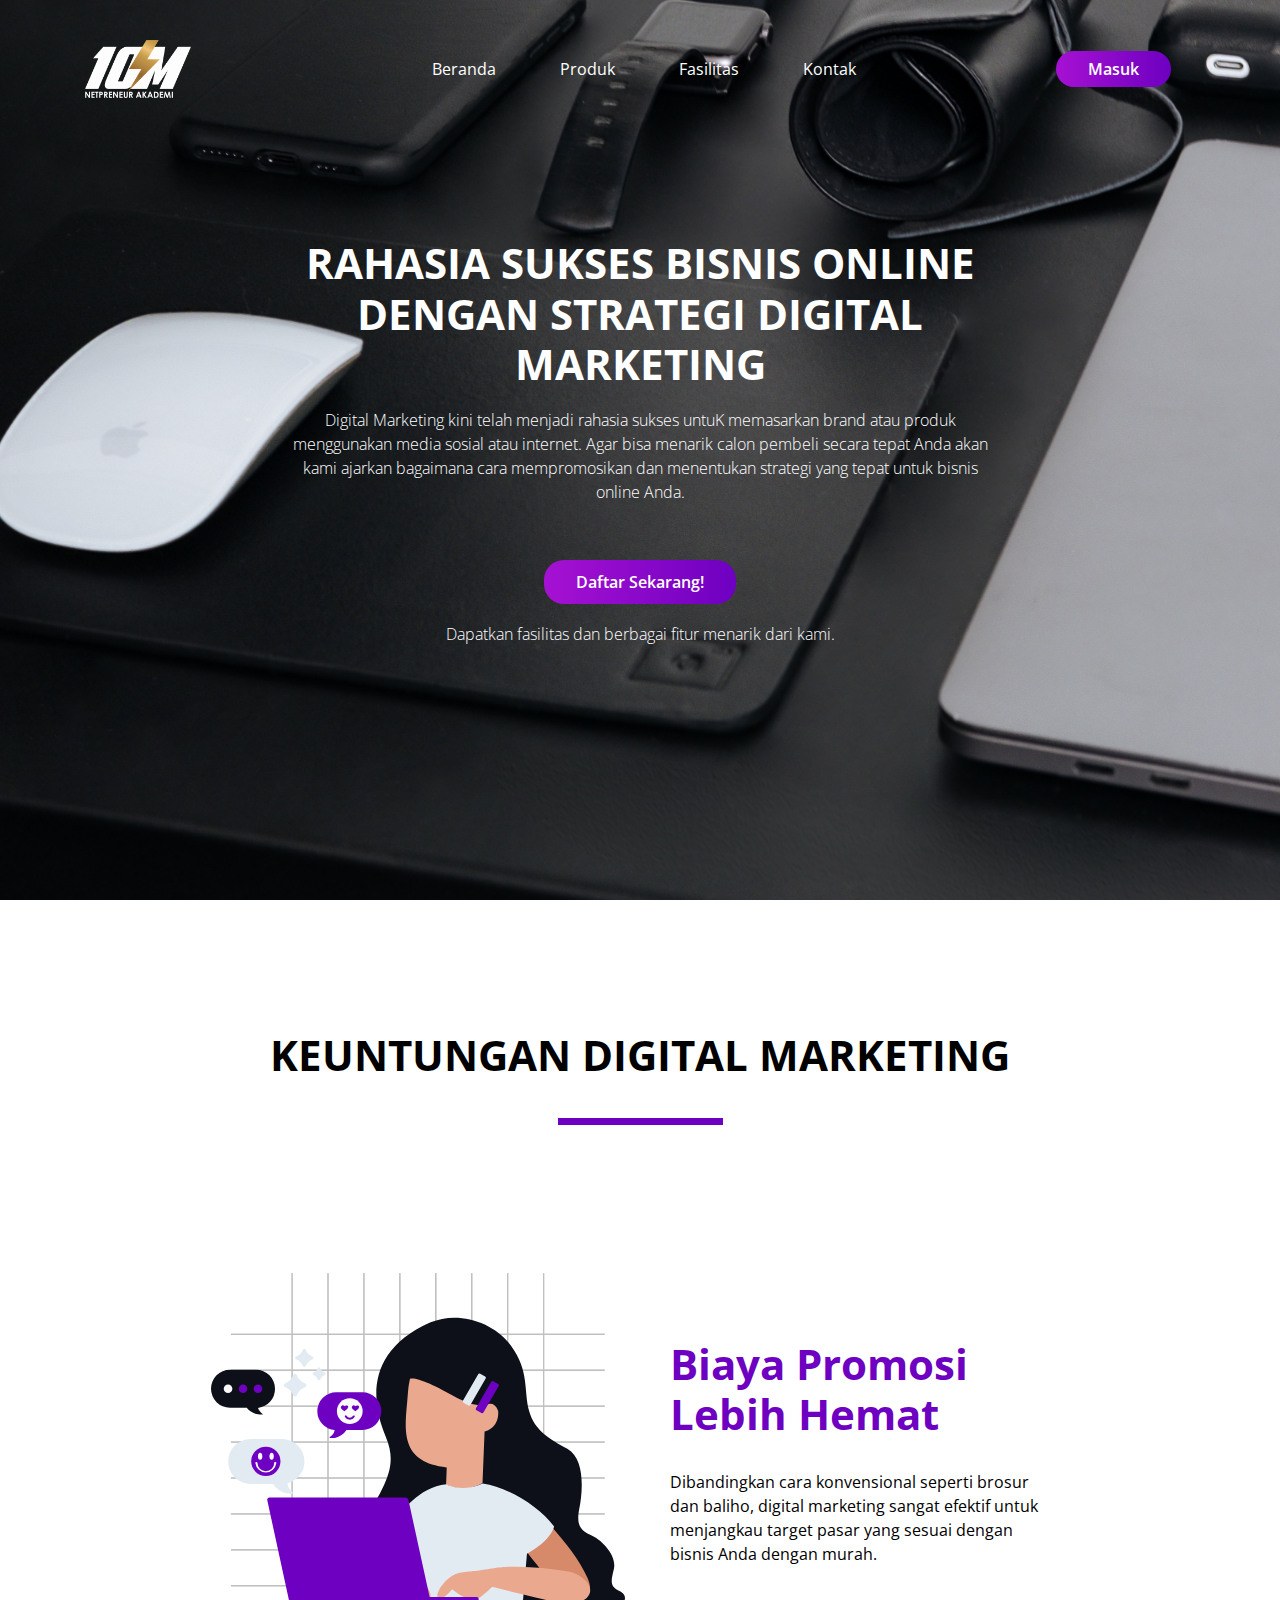
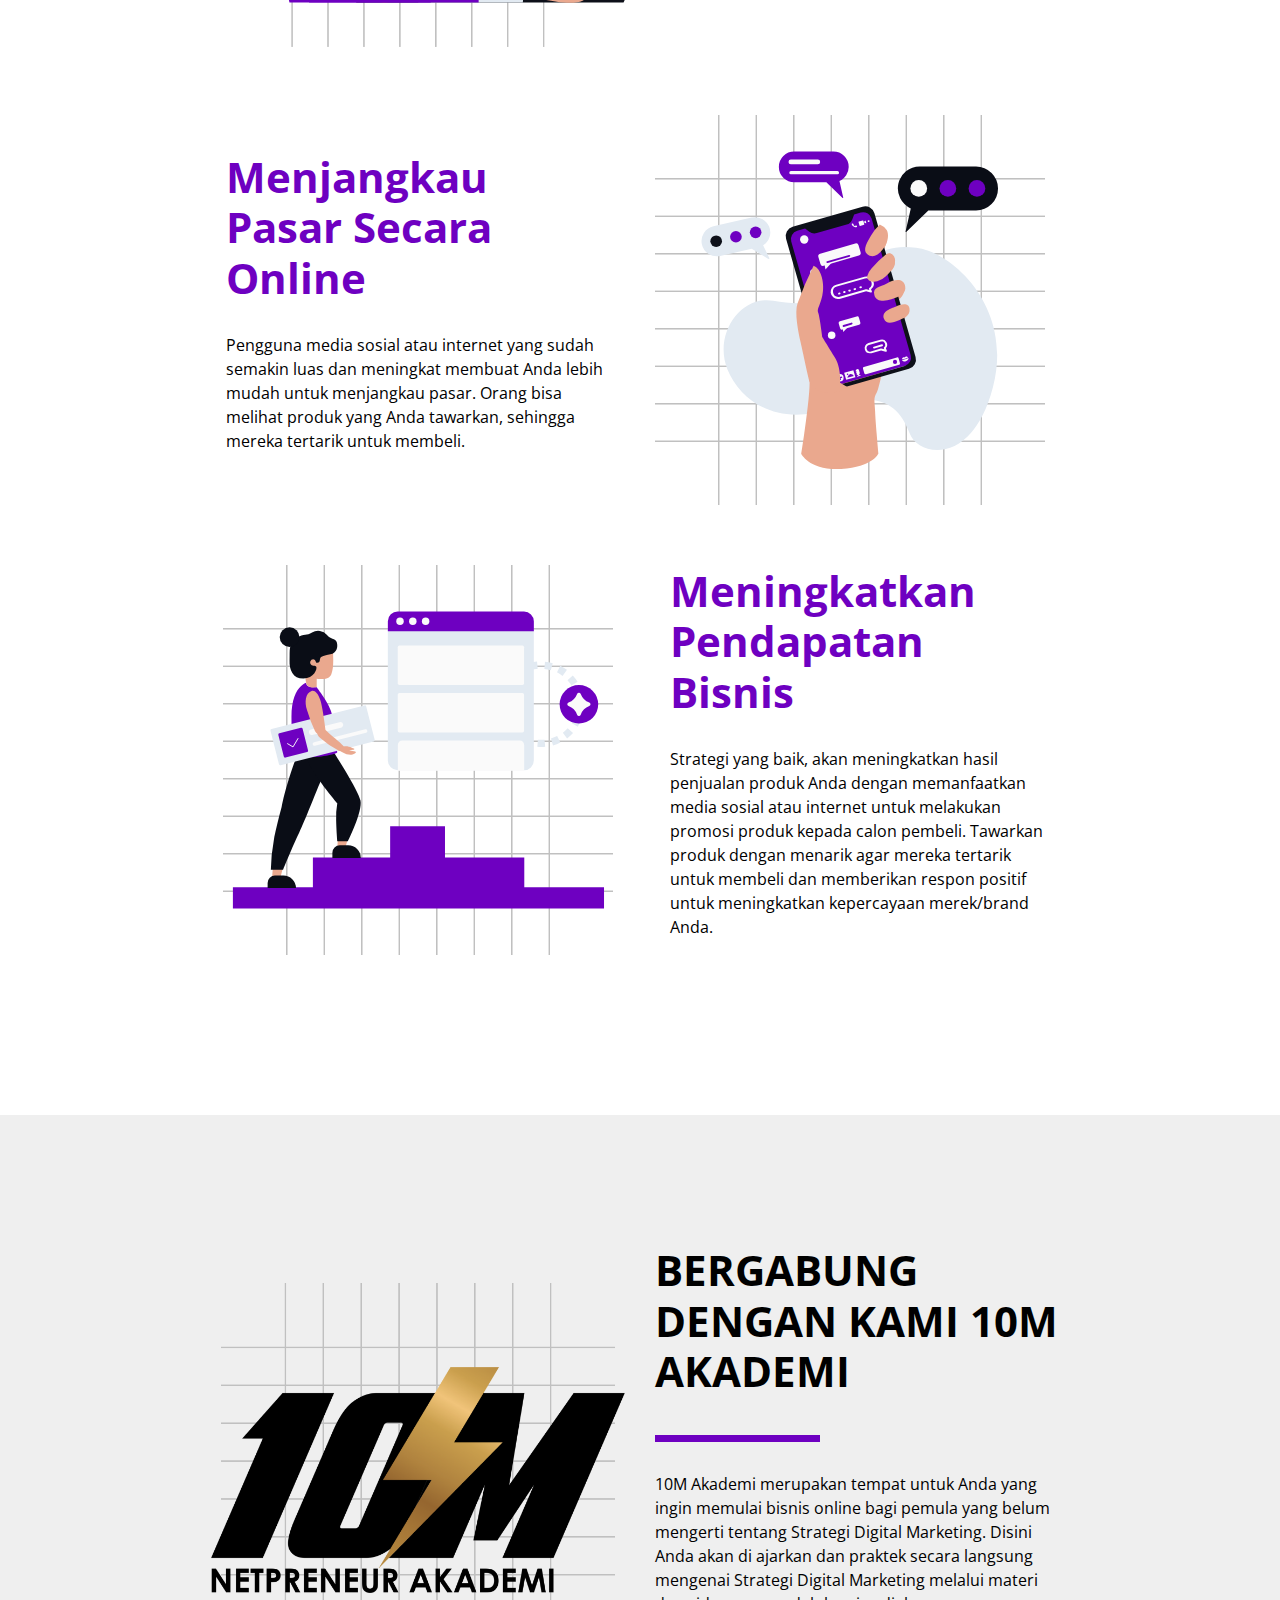
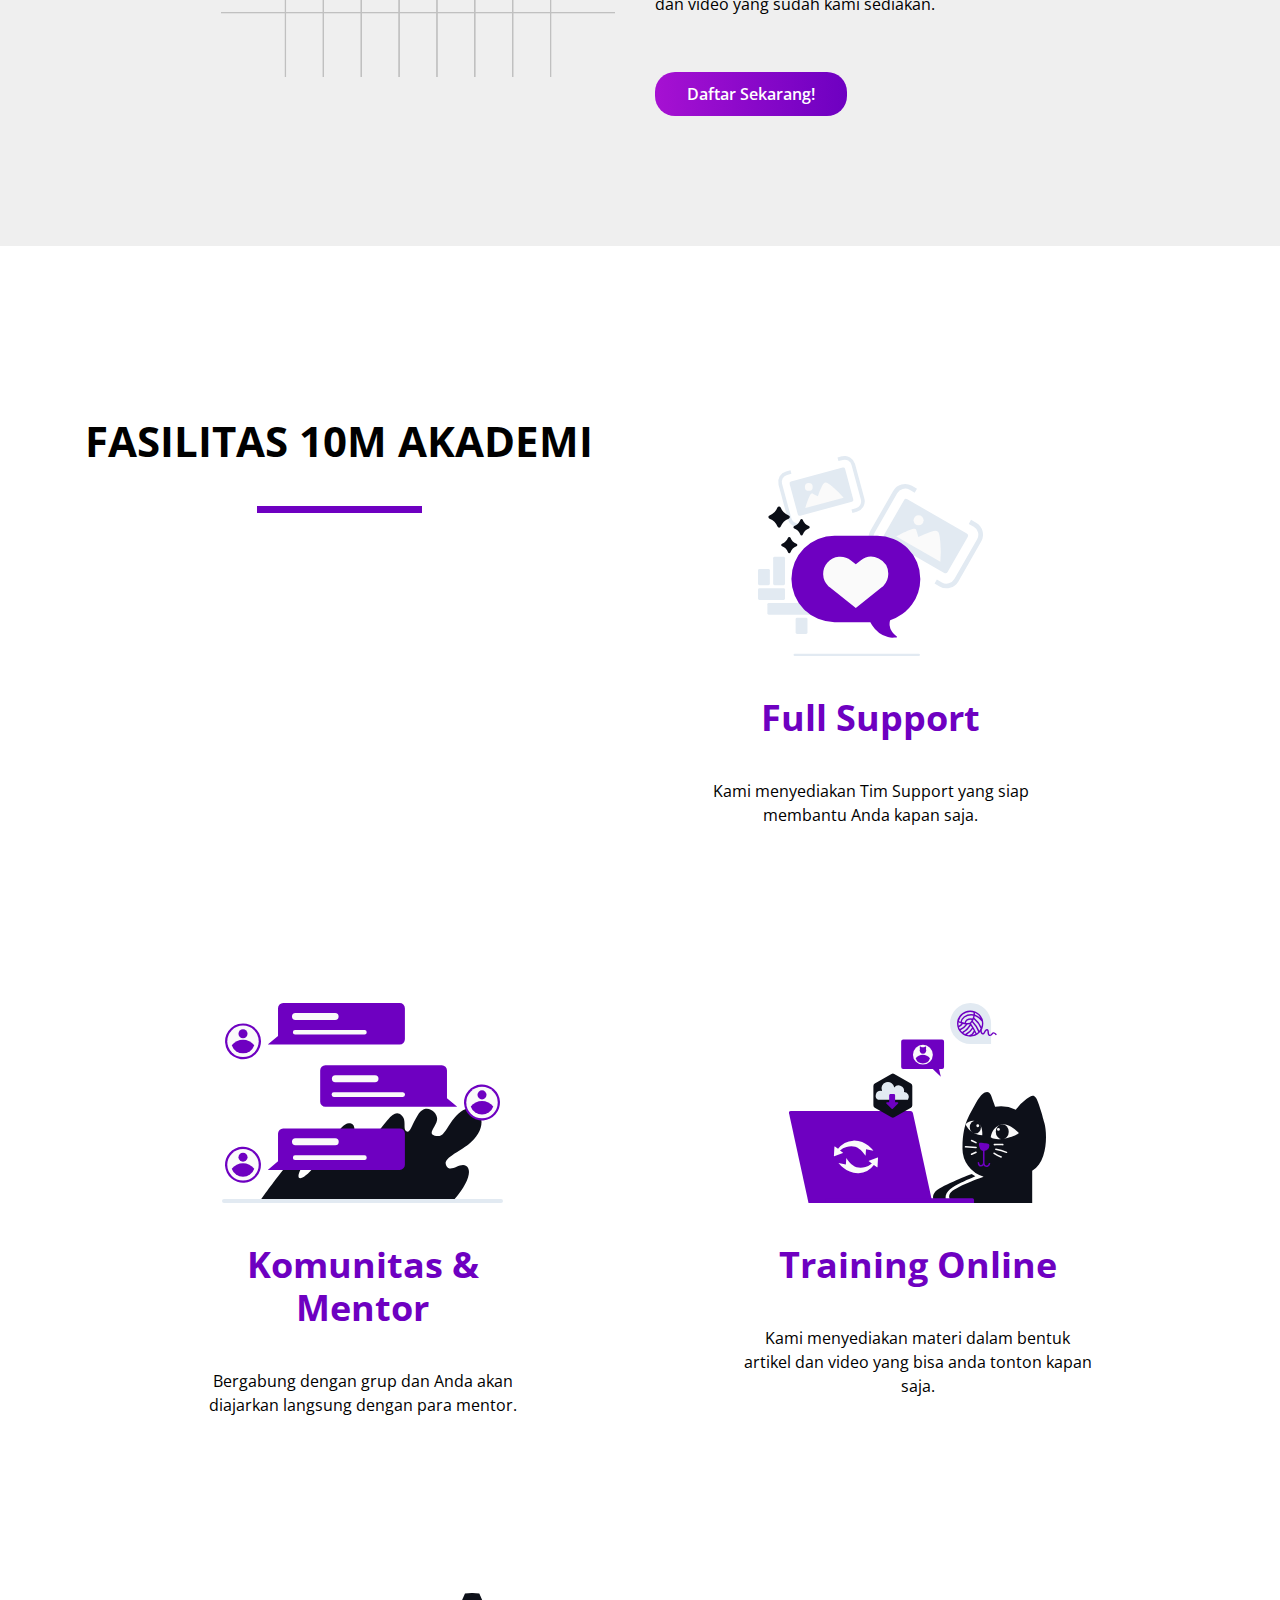
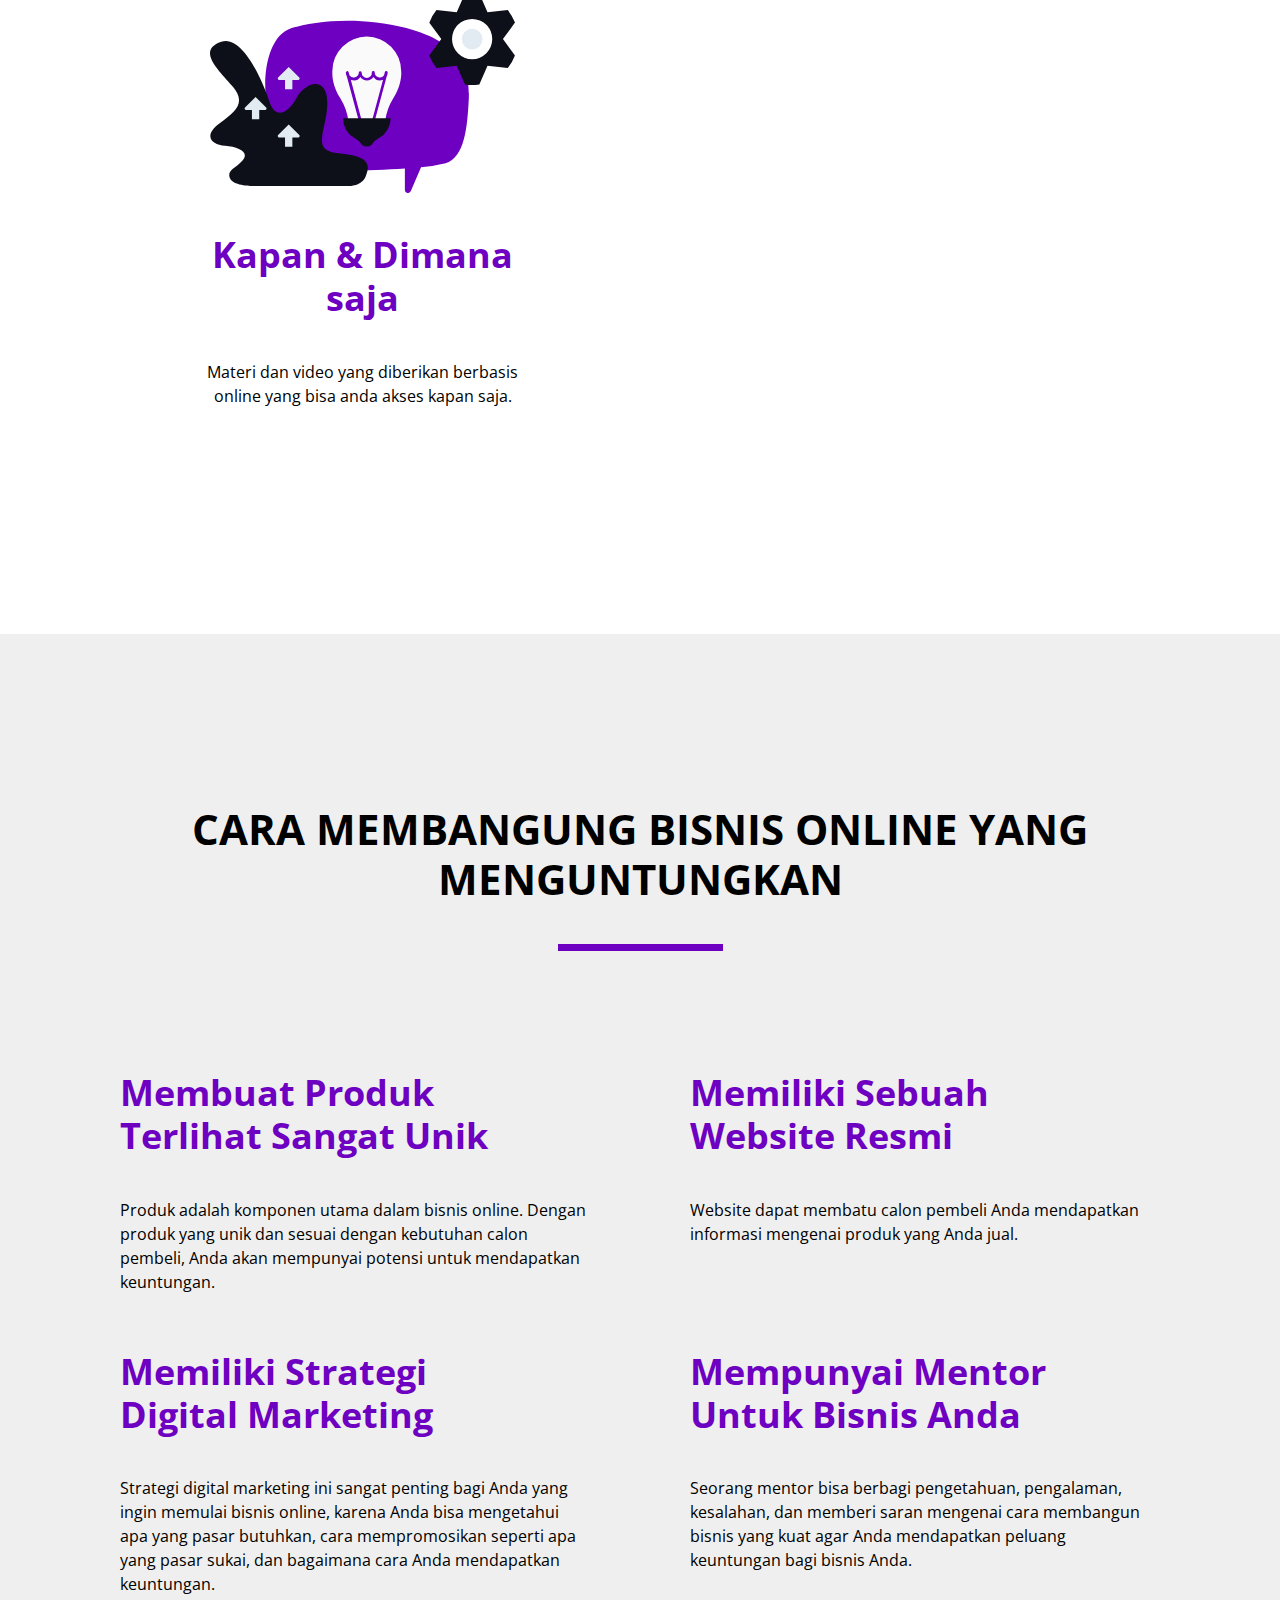
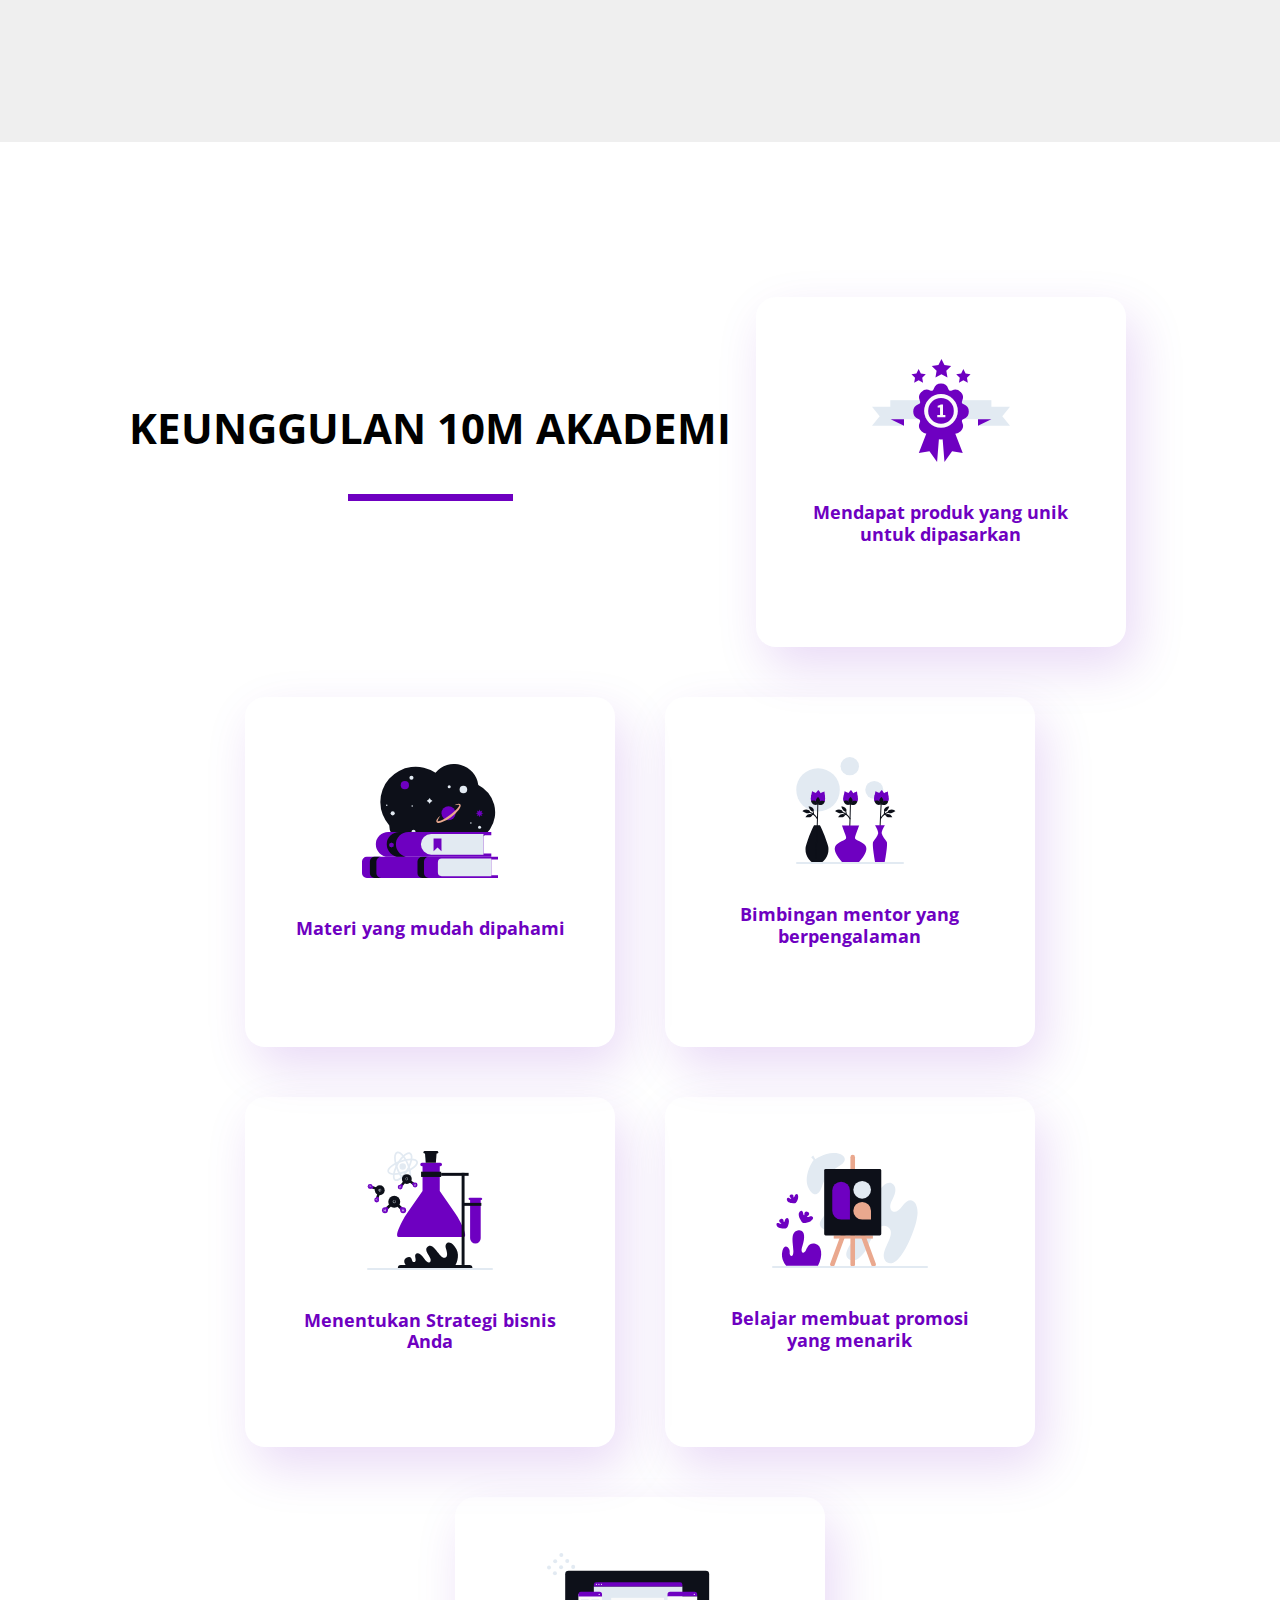
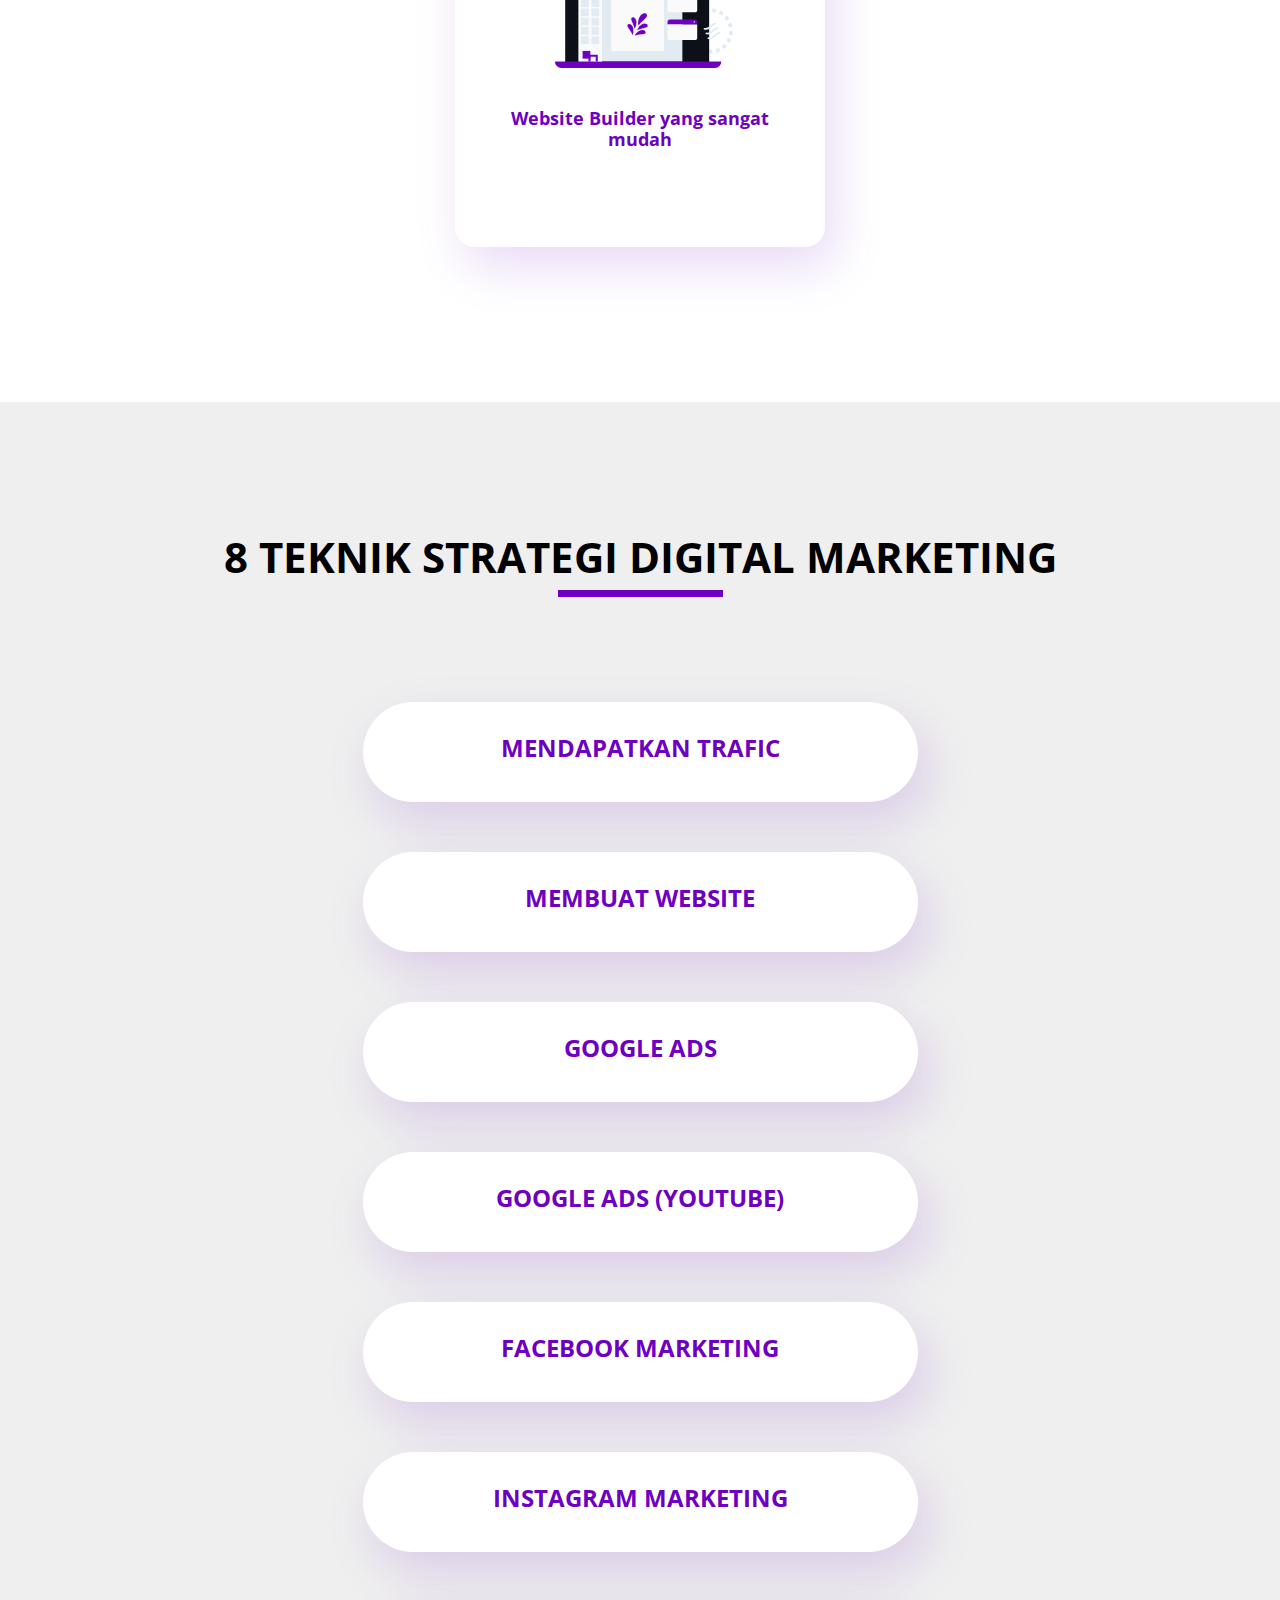
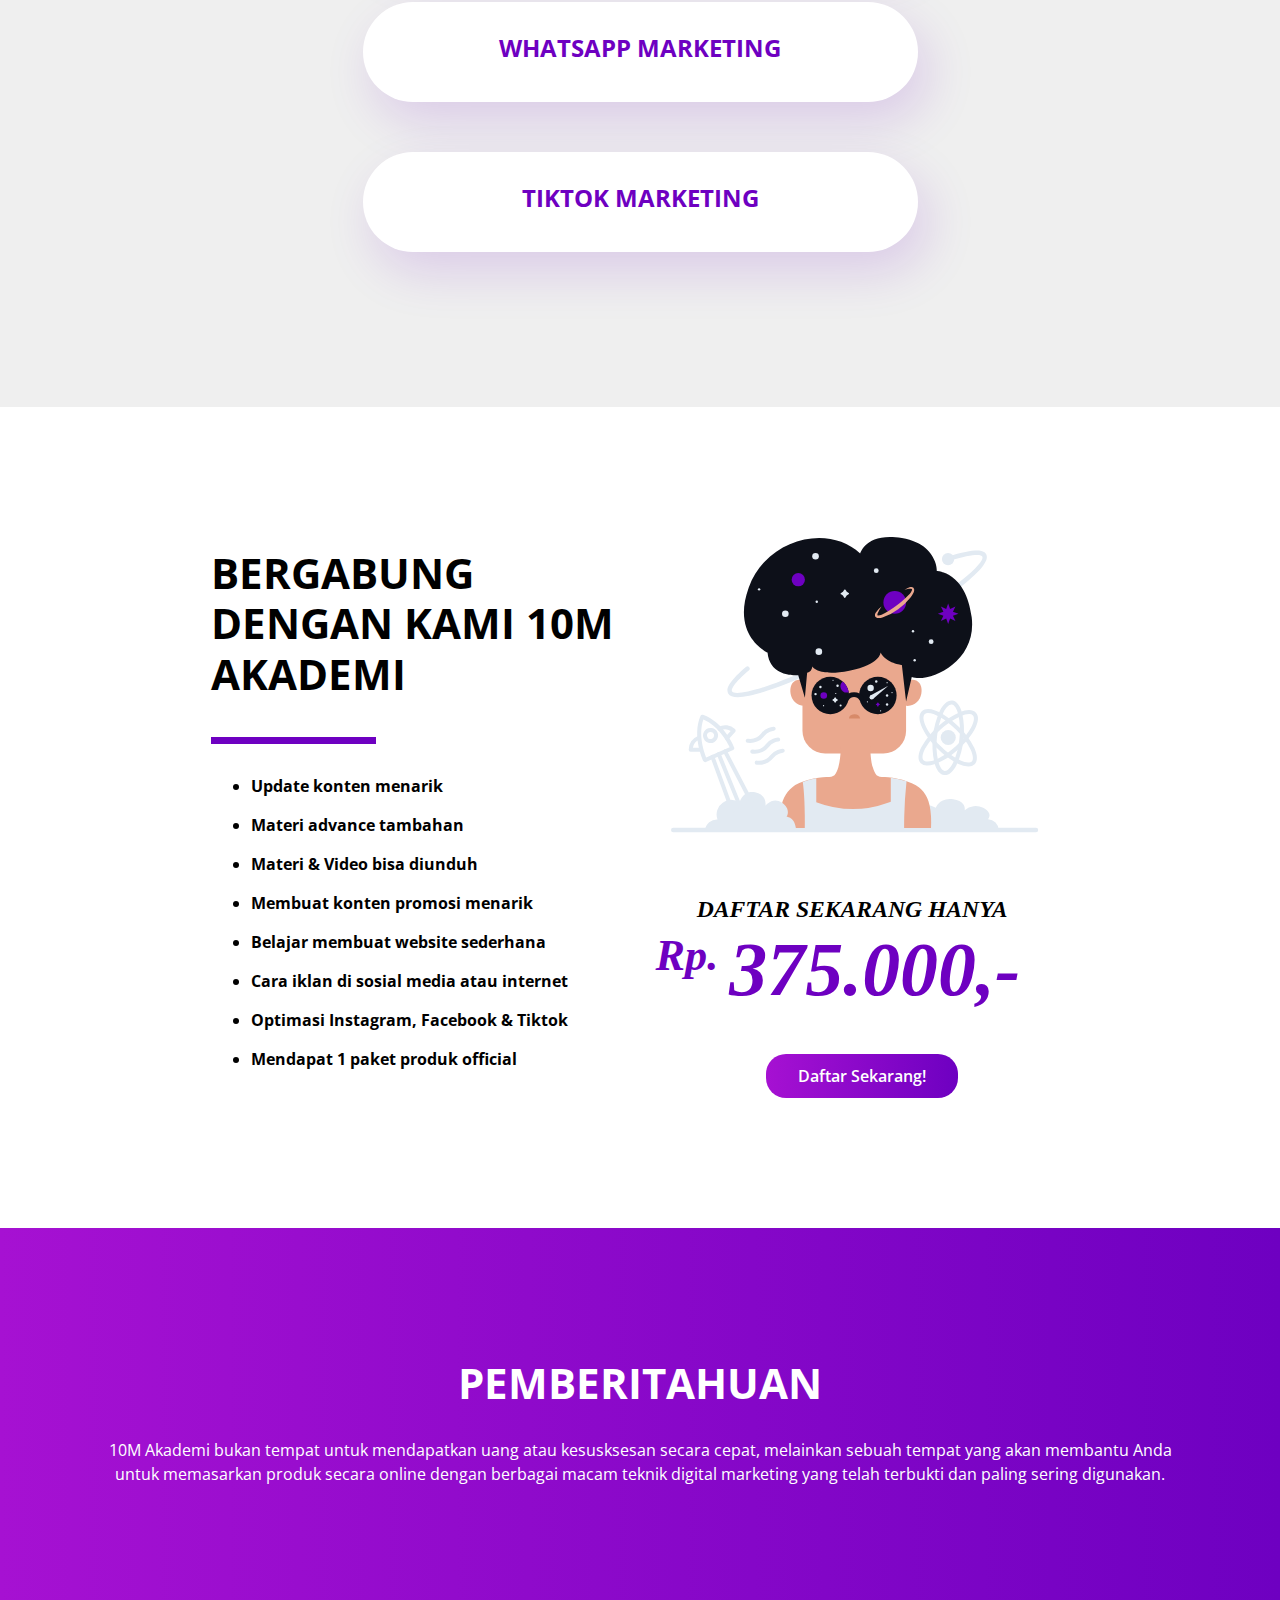
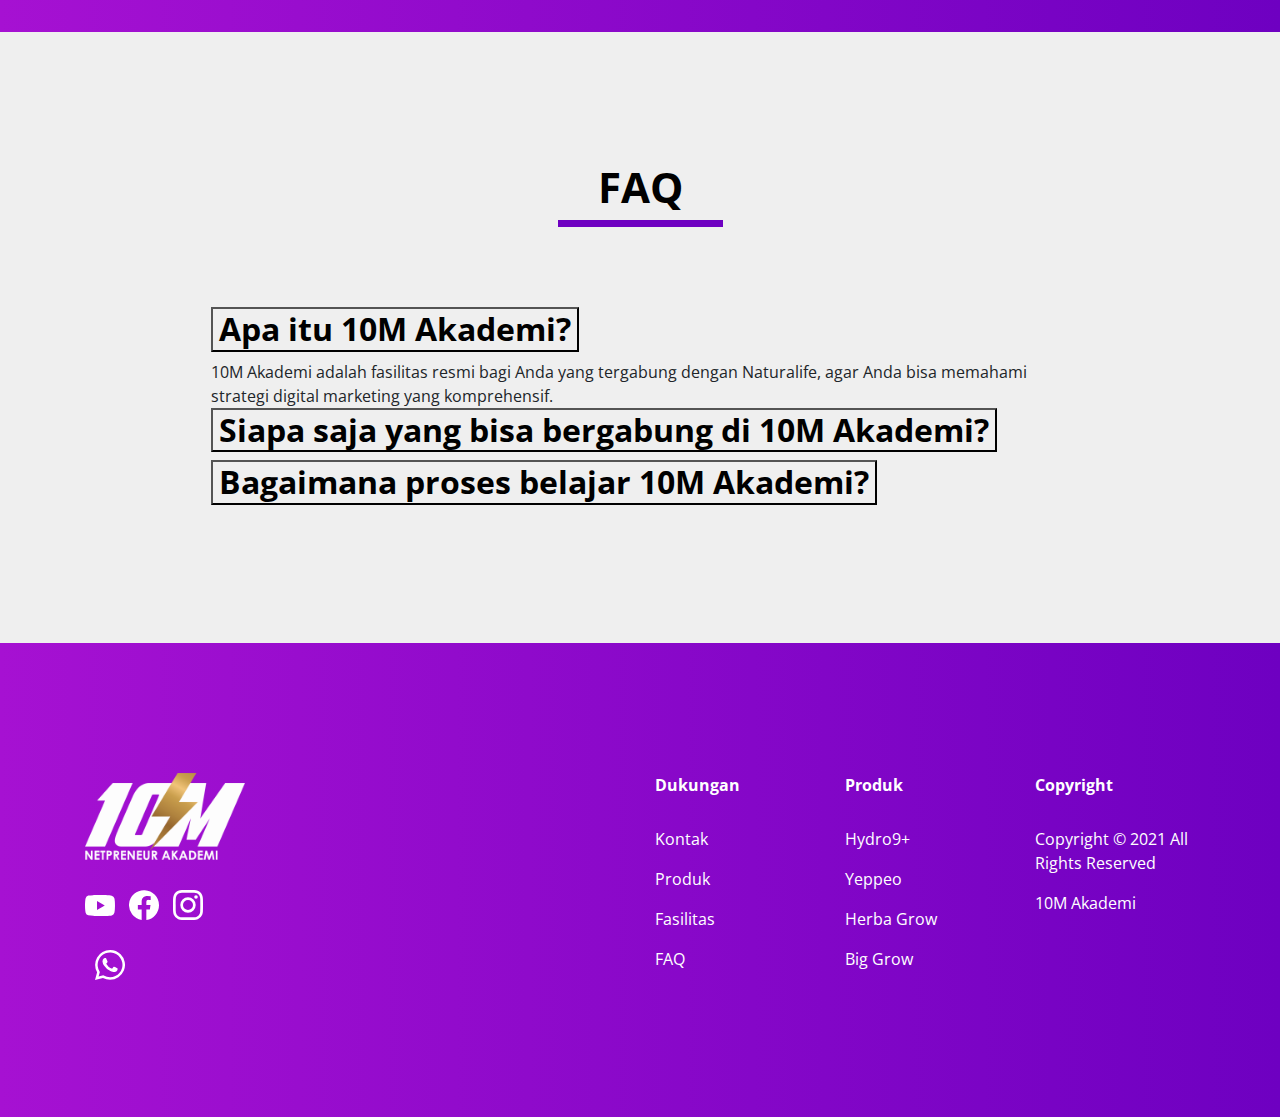
==== index.html @ 2c4e173f "first commit" ====
<!doctype html>
<html lang="en">
  <head>
    <!-- Required meta tags -->
    <meta charset="utf-8">
    <meta name="viewport" content="width=device-width, initial-scale=1">

    <link href="https://fonts.googleapis.com/css2?family=Open+Sans:ital,wght@0,300;0,400;0,600;0,700;0,800;1,300;1,400;1,600;1,700;1,800&display=swap" rel="stylesheet">
    <link rel="stylesheet" href="css/main.css">
    <link rel="preconnect" href="https://fonts.gstatic.com">
    <link rel="stylesheet" href="css/owl.carousel.min.css">
    <link rel="stylesheet" href="css/bootstrap.min.css">
    <link rel="stylesheet" href="css/navbar.css">
    <link rel="shortcut icon" href="favicon.ico">
    

    
    <!-- Bootstrap CSS -->
    <link href="https://cdn.jsdelivr.net/npm/bootstrap@5.0.1/dist/css/bootstrap.min.css" rel="stylesheet" integrity="sha384-+0n0xVW2eSR5OomGNYDnhzAbDsOXxcvSN1TPprVMTNDbiYZCxYbOOl7+AMvyTG2x" crossorigin="anonymous">
    

    <title>10M Akademi</title>
  </head>
  <body>

    <header role="banner">
        <nav class="navbar navbar-expand-md navbar-dark bg-dark">
          <div class="container">
            <a class="navbar-brand" href="index.html">
                <img src="img/logo-putih.svg" alt="Logo">
            </a>
            <button class="navbar-toggler" type="button" data-toggle="collapse" data-target="#navbarsExample05" aria-controls="navbarsExample05" aria-expanded="false" aria-label="Toggle navigation">
              <span class="navbar-toggler-icon"></span>
            </button>
  
            <div class="collapse navbar-collapse" id="navbarsExample05">
              <ul class="navbar-nav ml-auto pl-lg-5 pl-0">
                <li class="nav-item">
                  <a class="nav-link" href="#">Beranda</a>
                </li>
                <li class="nav-item">
                  <a class="nav-link" href="#">Produk</a>
                </li>
                </li>
                <li class="nav-item">
                  <a class="nav-link" href="#">Fasilitas</a>
                </li>
                <li class="nav-item">
                  <a class="nav-link" href="#">Kontak</a>
                </li>
              </ul>
  
              <ul class="navbar-nav ml-auto">
                <li class="nav-item cta-btn">
                  <a class="nav-link" href="pages/login.html">Masuk</a>
                </li>
              </ul>
              
            </div>
          </div>
        </nav>
      </header>

    <div class="hero-container">
        <div class="hero-section">
             <h1>RAHASIA SUKSES BISNIS ONLINE DENGAN STRATEGI DIGITAL MARKETING</h1>
             <p>Digital Marketing kini telah menjadi rahasia sukses untuK memasarkan brand atau produk menggunakan media sosial atau internet. Agar bisa menarik calon pembeli secara tepat Anda akan kami ajarkan bagaimana cara mempromosikan dan menentukan strategi yang tepat untuk bisnis online Anda.</p>

             <button><a href="pages/register.html">Daftar Sekarang!</a></button>
             <p>Dapatkan fasilitas dan berbagai fitur menarik dari kami.</p>
        </div>
    </div>


    <div class="container" id="keuntungan-container">

        <div class="row" id="keuntungan">

            <div id="judul">
                <h1>KEUNTUNGAN DIGITAL MARKETING</h1>
                <img src="img/strip.png" alt="Strip" style="width: 165px; height: 7px;">
            </div>
            
            <div class="col-xxl-6 col-xl-6 col-lg-12 col-md-12" id="img-keuntungan">
                <img src="img/icon/hemat.svg" class="img-fluid" alt="Keuntungan">
            </div>
            <div class="col-xxl-6 col-xl-6 col-lg-12 col-md-12" id="text-keuntungan">
                <h1>Biaya Promosi <br> Lebih Hemat</h1>
                <p>Dibandingkan cara konvensional seperti brosur dan baliho, digital marketing sangat efektif untuk menjangkau target pasar yang sesuai dengan bisnis Anda dengan murah.</p>
            </div>
            
            <div class="desktop col-xxl-6 col-xl-6 col-lg-12 col-md-12" id="text-keuntungan">
                <h1>Menjangkau Pasar Secara Online</h1>
                <p>Pengguna media sosial atau internet yang sudah semakin luas dan meningkat membuat Anda lebih mudah untuk menjangkau pasar. Orang bisa melihat produk yang Anda tawarkan, sehingga mereka tertarik untuk membeli.</p>
            </div>
            <div class="desktop col-xxl-6 col-xl-6 col-lg-12 col-md-12">
                <img src="img/icon/online.svg" class="img-fluid" alt="Keuntungan">
            </div>
            

                    <div class="mobile col-xxl-6 col-xl-6 col-lg-12 col-md-12" id="img-mobile-keuntungan">
                        <img src="img/icon/online.svg" class="img-fluid" alt="Keuntungan">
                    </div>
                    <div class="mobile col-xxl-6 col-xl-6 col-lg-12 col-md-12" id="text-keuntungan">
                        <h1>Menjangkau Pasar <br> Secara Online</h1>
                        <p>Pengguna media sosial atau internet yang sudah semakin luas dan meningkat membuat Anda lebih mudah untuk menjangkau pasar. Orang bisa melihat produk yang Anda tawarkan, sehingga mereka tertarik untuk membeli.</p>
                    </div>

            <div class="col-xxl-6 col-xl-6 col-lg-12 col-md-12" id="img-keuntungan">
                <img src="img/icon/meningkat.svg" class="img-fluid" alt="Keuntungan">
            </div>
            <div class="col-xxl-6 col-xl-6 col-lg-12 col-md-12" id="text-keuntungan">
                <h1>Meningkatkan <br> Pendapatan Bisnis</h1>
                <p>Strategi yang baik, akan meningkatkan hasil penjualan produk Anda dengan memanfaatkan media sosial atau internet untuk melakukan promosi produk kepada calon pembeli. Tawarkan produk dengan menarik agar mereka tertarik untuk membeli dan memberikan respon positif untuk meningkatkan kepercayaan merek/brand Anda.</p>
            </div>
            

        </div>
    </div>
    
    <div class="container-fluid" id="bergabung-fluid">
        <div class="container" id="bergabung-container">
            <div class="row" id="bergabung">
                <div class="col-xxl-6 col-xl-6 col-lg-12 col-md-12" id="img-bergabung">
                    <img src="img/logo-gabung.png" class="img-fluid" alt="Bergabung">
                </div>
                <div class="col-xxl-6 col-xl-6 col-lg-12 col-md-12" id="text-bergabung">
                    <h1>BERGABUNG DENGAN KAMI 10M AKADEMI</h1>
                    <img src="img/strip.png" alt="Strip" style="width: 165px; height: 7px; margin-top: 30px;">
                    <p>10M Akademi merupakan tempat untuk Anda yang ingin memulai bisnis online bagi pemula yang belum mengerti tentang Strategi Digital Marketing. Disini Anda akan di ajarkan dan praktek secara langsung mengenai Strategi Digital Marketing melalui materi dan video yang sudah kami sediakan.</p>

                    <button><a href="pages/register.html">Daftar Sekarang!</a></button>
                </div>
            </div>
        </div>
    </div>

    <div class="container" id="fasilitas-container">
      <div class="row" id="fasilitas">

        <div id="judul">
          <h1>FASILITAS 10M AKADEMI</h1>
          <img src="img/strip.png" alt="Strip" style="width: 165px; height: 7px;">
        </div>

      <div class="col-xxl-6 col-xl-6 col-lg-12 col-md-12" id="fasilitas-card">
        <img src="img/icon/full-support.svg" class="img-fluid" alt= "fasilitas">
        <h1>Full Support</h1>
        <p>Kami menyediakan Tim Support yang siap membantu Anda kapan saja.</p>
      </div>
      <div class="col-xxl-6 col-xl-6 col-lg-12 col-md-12" id="fasilitas-card">
        <img src="img/icon/komunitas.svg" class="img-fluid" alt= "fasilitas">
        <h1>Komunitas & Mentor</h1>
        <p>Bergabung dengan grup dan Anda akan diajarkan langsung dengan para mentor.</p>
      </div>
      <div class="col-xxl-6 col-xl-6 col-lg-12 col-md-12" id="fasilitas-card">
        <img src="img/icon/training-online.svg" class="img-fluid" alt= "fasilitas">
        <h1>Training Online</h1>
        <p>Kami menyediakan materi dalam bentuk artikel dan video yang bisa anda tonton kapan saja.</p>
      </div>
      <div class="col-xxl-6 col-xl-6 col-lg-12 col-md-12" id="fasilitas-card">
        <img src="img/icon/dimana-saja.svg" class="img-fluid" alt= "fasilitas">
        <h1>Kapan & Dimana saja</h1>
        <p>Materi dan video yang diberikan berbasis online yang bisa anda akses kapan saja.</p>
      </div>
    </div>
  </div>

<div class="container-fluid" id="carabo-fluid">
    <div class="container" id="carabo-container">
      <div class="row" id="carabo">

        <div id="judul">
          <h1>CARA MEMBANGUNG BISNIS ONLINE YANG MENGUNTUNGKAN</h1>
          <img src="img/strip.png" alt="Strip" style="width: 165px; height: 7px;">
        </div>

        <div class="col-xxl-6 col-xl-6 col-lg-12 col-md-12" id="text-carabo">
          <h1>Membuat Produk <br> Terlihat Sangat Unik</h1>
          <p>Produk adalah komponen utama dalam bisnis online. Dengan produk yang unik dan sesuai dengan kebutuhan calon pembeli, Anda akan mempunyai potensi untuk mendapatkan keuntungan.</p>
        </div>

        <div class="col-xxl-6 col-xl-6 col-lg-12 col-md-12" id="text-carabo">
          <h1>Memiliki Sebuah <br> Website Resmi</h1>
          <p>Website dapat membatu calon pembeli Anda mendapatkan informasi mengenai produk yang Anda jual.</p>
        </div>

        <div class="col-xxl-6 col-xl-6 col-lg-12 col-md-12" id="text-carabo">
          <h1>Memiliki Strategi <br> Digital Marketing</h1>
          <p>Strategi digital marketing ini sangat penting bagi Anda yang ingin memulai bisnis online, karena Anda bisa mengetahui apa yang pasar butuhkan, cara mempromosikan seperti apa yang pasar sukai, dan bagaimana cara Anda mendapatkan keuntungan.</p>
        </div>

        <div class="col-xxl-6 col-xl-6 col-lg-12 col-md-12" id="text-carabo">
          <h1>Mempunyai Mentor <br> Untuk Bisnis Anda</h1>
          <p>Seorang mentor bisa berbagi pengetahuan, pengalaman, kesalahan, dan memberi saran mengenai cara membangun bisnis yang kuat agar Anda mendapatkan peluang keuntungan bagi bisnis Anda.</p>
        </div>

      </div>
    </div>
  </div>

  <div class="container" id="keunggulan-container">
    <div class="row" id="keunggulan">

      <div id="judul">
        <h1>KEUNGGULAN 10M AKADEMI</h1>
        <img src="img/strip.png" alt="Strip" style="width: 165px; height: 7px;">
      </div>

      <div class="col-xxl-4 col-xl-4 col-lg-6 col-md-12" id="card-keunggulan">
        <img src="img/icon/1.svg" class="img-fluid" alt="">
        <h1>Mendapat produk yang unik untuk dipasarkan</h1>
      </div>
      <div class="col-xxl-4 col-xl-4 col-lg-6 col-md-12" id="card-keunggulan">
        <img src="img/icon/2.svg" class="img-fluid" alt="">
        <h1>Materi yang mudah dipahami</h1>
      </div>
      <div class="col-xxl-4 col-xl-4 col-lg-6 col-md-12" id="card-keunggulan">
        <img src="img/icon/3.svg" class="img-fluid" alt="">
        <h1>Bimbingan mentor yang berpengalaman</h1>
      </div>
      <div class="col-xxl-4 col-xl-4 col-lg-6 col-md-12" id="card-keunggulan">
        <img src="img/icon/4.svg" class="img-fluid" alt="">
        <h1>Menentukan Strategi bisnis Anda</h1>
      </div>
      <div class="col-xxl-4 col-xl-4 col-lg-6 col-md-12" id="card-keunggulan">
        <img src="img/icon/5.svg" class="img-fluid" alt="">
        <h1>Belajar membuat promosi yang menarik</h1>
      </div>
      <div class="col-xxl-4 col-xl-4 col-lg-6 col-md-12" id="card-keunggulan">
        <img src="img/icon/6.svg" class="img-fluid" alt="">
        <h1>Website Builder yang sangat mudah</h1>
      </div>

    </div>
  </div>

  <div class="container-fluid" id="teknik-fluid">
    <div class="container" id="teknik-container">
      <div class="row" id="teknik">

        <div id="judul">
          <h1>8 TEKNIK STRATEGI DIGITAL MARKETING</h1>
          <img src="img/strip.png" alt="Strip" style="width: 165px; height: 7px;">
        </div>

        <div class="col-xxl-6 col-xl-6 col-lg-6 col-md-12" id="card-teknik">
          <h1>MENDAPATKAN TRAFIC</h1>
        </div>
        <div class="col-xxl-6 col-xl-6 col-lg-6 col-md-12" id="card-teknik">
          <h1>MEMBUAT WEBSITE</h1>
        </div>
        <div class="col-xxl-6 col-xl-6 col-lg-6 col-md-12" id="card-teknik">
          <h1>GOOGLE ADS</h1>
        </div>
        <div class="col-xxl-6 col-xl-6 col-lg-6 col-md-12" id="card-teknik">
          <h1>GOOGLE ADS (YOUTUBE)</h1>
        </div>
        <div class="col-xxl-6 col-xl-6 col-lg-6 col-md-12" id="card-teknik">
          <h1>FACEBOOK MARKETING</h1>
        </div>
        <div class="col-xxl-6 col-xl-6 col-lg-6 col-md-12" id="card-teknik">
          <h1>INSTAGRAM MARKETING</h1>
        </div>
        <div class="col-xxl-6 col-xl-6 col-lg-6 col-md-12" id="card-teknik">
          <h1>WHATSAPP MARKETING</h1>
        </div>
        <div class="col-xxl-6 col-xl-6 col-lg-6 col-md-12" id="card-teknik">
          <h1>TIKTOK MARKETING</h1>
        </div>

      </div>
    </div>
  </div>

  <div class="container" id="daftar-container">
    <div class="row" id="daftar">

      <div class="col-xxl-6 col-xl-6 col-lg-12 col-md-6" id="text-daftar">
        <h1>BERGABUNG DENGAN KAMI 10M AKADEMI</h1>
        <img src="img/strip.png" alt="Strip" style="width: 165px; height: 7px; margin-top: 30px;">
        <ul>
          <li> Update konten menarik</li>
          <li>Materi advance tambahan</li>
          <li>Materi & Video bisa diunduh</li>
          <li>Membuat konten promosi menarik</li>
          <li>Belajar membuat website sederhana</li>
          <li>Cara iklan di sosial media atau internet</li>
          <li>Optimasi Instagram, Facebook & Tiktok</li>
          <li>Mendapat 1 paket produk official</li>
        </ul>
        
      </div>

      <div class="col-xxl-6 col-xl-6 col-lg-12 col-md-6" id="img-daftar">
        <img src="img/daftar.svg" class="img-fluid" alt="Daftar">
        <button><a href="pages/register.html">Daftar Sekarang!</a></button>

      </div>
    </div>
  </div>


  <div class="container-fluid" id="pemberitahuan-fluid">
    <div class="container" id="pemberitahuan-container">
      <div class="row" id="pemberitahuan">
        <div class="col-xxl-12 col-xl-12 col-lg-12 col-md-12">
            <h1>PEMBERITAHUAN</h1>
            <P>10M Akademi bukan tempat untuk mendapatkan uang atau kesusksesan secara cepat, melainkan sebuah tempat yang akan membantu Anda untuk memasarkan produk secara online dengan berbagai macam teknik digital marketing yang telah terbukti dan paling sering digunakan.</P>
        </div>
      </div>
    </div>
  </div>

  <div class="container-fluid" id="faq-fluid">
    <div class="container" id="faq-container">
      <div class="row" id="faq">

        <div id="judul">
          <h1>FAQ</h1>
          <img src="img/strip.png" alt="Strip" style="width: 165px; height: 7px;">
        </div>

        <div class="col-xxl-12 col-xl-12 col-lg-12 col-md-12" id="text-faq">
          <div class="accordion" id="accordionExample">
            <div class="accordion-item">
              <h2 class="accordion-header" id="headingOne">
                <button class="accordion-button" type="button" data-bs-toggle="collapse" data-bs-target="#collapseOne" aria-expanded="true" aria-controls="collapseOne">
                  <strong> Apa itu 10M Akademi?</strong>
                </button>
              </h2>
              <div id="collapseOne" class="accordion-collapse collapse show" aria-labelledby="headingOne" data-bs-parent="#accordionExample">
                <div class="accordion-body">
                  10M Akademi adalah fasilitas resmi bagi Anda yang tergabung dengan Naturalife, agar Anda bisa memahami strategi digital marketing yang komprehensif.
                </div>
              </div>
            </div>
            <div class="accordion-item">
              <h2 class="accordion-header" id="headingTwo">
                <button class="accordion-button collapsed" type="button" data-bs-toggle="collapse" data-bs-target="#collapseTwo" aria-expanded="false" aria-controls="collapseTwo">
                  <strong> Siapa saja yang bisa bergabung di 10M Akademi?</strong>
                </button>
              </h2>
              <div id="collapseTwo" class="accordion-collapse collapse" aria-labelledby="headingTwo" data-bs-parent="#accordionExample">
                <div class="accordion-body">
                  10M Akademi ditujukan untuk semua kalangan yang ingin belajar digital marketing untuk membangun dan meningkatkan penjualan produk secara online.
                </div>
              </div>
            </div>
            <div class="accordion-item">
              <h2 class="accordion-header" id="headingThree">
                <button class="accordion-button collapsed" type="button" data-bs-toggle="collapse" data-bs-target="#collapseThree" aria-expanded="false" aria-controls="collapseThree">
                 <strong>Bagaimana proses belajar 10M Akademi?</strong>
                </button>
              </h2>
              <div id="collapseThree" class="accordion-collapse collapse" aria-labelledby="headingThree" data-bs-parent="#accordionExample">
                <div class="accordion-body">
                  Kami menyediakan materi dalam bentuk artikel dan juga video untuk Anda pelajari, setelah itu Anda akan mempraktekkan langsung dari strategi yang sudah di ajarkan dari materi, video dan mentor.
                </div>
              </div>
            </div>
          </div>
        </div>
      </div>
    </div>
  </div>
    

  <div class="container-fluid" id="footer-fluid">
    <div class="container" id="footer-container">
      <div class="row" id="footer">
        <div class="col-xxl-2 col-xl-2 col-lg-2 col-md-6" id="img-footer">
            <img src="img/logo-putih.svg" class="img-fluid" alt="Logo" width="1000px">
            <ul>
              <li><a href="">
                <img src="img/icon/youtube.svg" class="img-fluid" alt="Sosmed" width="30px" style="margin-top: 30px;"></a>
              </li>
              <li><a href="">
                <img src="img/icon/facebook.svg" class="img-fluid" alt="Sosmed" width="30px" style="margin-top: 30px; margin-left: 10px;"></a>
              </li>
              <li><a href="">
                <img src="img/icon/instagram.svg" class="img-fluid" alt="Sosmed" width="30px" style="margin-top: 30px; margin-left: 10px;"></a>
              </li>
              <li><a href="">
                <img src="img/icon/whatsapp.svg" class="img-fluid" alt="Sosmed" width="30px" style="margin-top: 30px; margin-left: 10px;"></a>
              </li>
            </ul>

        </div>
        <div class="col-xxl-2 col-xl-2 col-lg-2 col-md-6">
            
        </div>
        <div class="col-xxl-2 col-xl-2 col-lg-2 col-md-6">
          <p></p>
      </div>
      <div class="col-xxl-2 col-xl-2 col-lg-2 col-md-6">
        <p style="margin-bottom: 30px;"><strong>Dukungan</strong></p>
            <p><a href="">Kontak</a></p>
            <p><a href="">Produk</a></p>
            <p><a href="">Fasilitas</a></p>
            <p><a href="">FAQ</a></p>
    </div>
    <div class="col-xxl-2 col-xl-2 col-lg-2 col-md-6">
      <p style="margin-bottom: 30px;"><strong>Produk</strong></p>
            <p><a href="">Hydro9+</a></p>
            <p><a href="">Yeppeo</a></p>
            <p><a href="">Herba Grow</a></p>
            <p><a href="">Big Grow</a></p>
  </div>
  <div class="col-xxl-2 col-xl-2 col-lg-2 col-md-6">
    <p style="margin-bottom: 30px;"><strong>Copyright</strong></p>
            <p>Copyright © 2021 All Rights Reserved</p>
            <p>10M Akademi</p>
</div>

      </div>
    </div>
  </div>

    <!-- Optional JavaScript; choose one of the two! -->

    <script src="js/jquery-3.3.1.min.js"></script>
    <script src="js/popper.min.js"></script>
    <script src="js/bootstrap.min.js"></script>
    <script src="js/jquery.sticky.js"></script>
    <script src="js/main.js"></script>

    <!-- Option 1: Bootstrap Bundle with Popper -->
    <script src="https://cdn.jsdelivr.net/npm/bootstrap@5.0.1/dist/js/bootstrap.bundle.min.js" integrity="sha384-gtEjrD/SeCtmISkJkNUaaKMoLD0//ElJ19smozuHV6z3Iehds+3Ulb9Bn9Plx0x4" crossorigin="anonymous"></script>

    <!-- Option 2: Separate Popper and Bootstrap JS -->
    <!--
    <script src="https://cdn.jsdelivr.net/npm/@popperjs/core@2.9.2/dist/umd/popper.min.js" integrity="sha384-IQsoLXl5PILFhosVNubq5LC7Qb9DXgDA9i+tQ8Zj3iwWAwPtgFTxbJ8NT4GN1R8p" crossorigin="anonymous"></script>
    <script src="https://cdn.jsdelivr.net/npm/bootstrap@5.0.1/dist/js/bootstrap.min.js" integrity="sha384-Atwg2Pkwv9vp0ygtn1JAojH0nYbwNJLPhwyoVbhoPwBhjQPR5VtM2+xf0Uwh9KtT" crossorigin="anonymous"></script>
    -->
  </body>
</html>
---- css/main.css ----
body {
    font-family: 'Open Sans', sans-serif;
    margin: 0;
    padding: 0;
}

.hero-container {
    height: 100vh;
    background-image: url(../img/hero-img.jpg);
    background-position: center;
    background-size: cover;

    display: flex;
    justify-content: center;
    align-items: center;
}

.hero-section {
    width: 80vh;
    text-align: center;
}

.hero-section h1 {
    font-family: Open Sans;
    font-size: 42px;
    font-weight: 700;
    color: white;
}

.hero-section p {
    margin-top: 18px;
    font-family: Open Sans;
    font-size: 16px;
    font-weight: 300;
    color: white;
}

    .hero-section button {
        margin-top: 40px;
        border: none;
        background: linear-gradient(to right, #a611d2, #6e00c1 );
        border-radius: 20px;
        padding: 10px 32px;
    }

    .hero-section a {
        text-decoration: none;
        margin-top: 18px;
        font-family: Open Sans;
        font-size: 16px;
        font-weight: 600;
        color: white;
    }

    .hero-section button:hover {
        background: white;
        transition: 0.3s;
    }

    .hero-section a:hover {
        color: #6e00c1;
        transition: 0.3s;
    }

#keuntungan-container {
    display: flex;
    justify-content: center;
}

#keuntungan {
    width: 80%;
    margin: 130px 0px;
    display: flex;
    justify-content: center;
    align-items: center;
}

#img-keuntungan {
    display: flex;
    justify-content: center;
}

#keuntungan img {
    height: 390px;
    margin: 30px 0px;
}

#keuntungan h1 {
    font-family: Open Sans;
    font-size: 42px;
    font-weight: 700;
    color: #6e00c1;
}

#keuntungan p {
    margin-top :30px;
    font-family: Open Sans;
    font-size: 16px;
    font-weight: 400;
    color: black;
}

#text-keuntungan {
    padding: 0px 30px;
}

.mobile {
    display: none;
}  

#bergabung-container {
    display: flex;
    justify-content: center;
}

#bergabung-fluid {
    background-color: #EFEFEF;
}

#bergabung {
    width: 80%;
    margin: 130px 0px;
    display: flex;
    justify-content: center;
    align-items: center;
}

#bergabung h1 {
    font-family: Open Sans;
    font-size: 42px;
    font-weight: 700;
    color: black;
}

#bergabung p {
    margin-top :30px;
    font-family: Open Sans;
    font-size: 16px;
    font-weight: 400;
    color: black;
}

#img-bergabung {
    display: flex;
    justify-content: center;
}

#img-bergabung img {
    width: 415px;
}

    #bergabung-container button {
        margin-top: 40px;
        border: none;
        background: linear-gradient(to right, #a611d2, #6e00c1 );
        border-radius: 20px;
        padding: 10px 32px;
    }

    #bergabung-container a {
        text-decoration: none;
        margin-top: 18px;
        font-family: Open Sans;
        font-size: 16px;
        font-weight: 600;
        color: white;
    }

    #bergabung-container button:hover {
        background: black;
        transition: 0.3s;
    }

    #bergabung-container a:hover {
        color: white;
        transition: 0.3s;
    }
    
#fasilitas {
    margin: 130px 0px;
}

#fasilitas img {
    height: 200px;
}

#fasilitas h1 {
    margin: 40px 0px;
    font-family: Open Sans;
    font-size:36px;
    font-weight: 700;
    color: #6e00c1;
}

#fasilitas p {
    margin-top :30px;
    font-family: Open Sans;
    font-size: 16px;
    font-weight: 400;
    color: black;
}

#fasilitas-card {
    margin: 80px 0px;
    padding: 0px 100px;
    text-align: center;
}

#carabo-fluid {
    background-color: #EFEFEF;
    padding: 130px 0px;
}

#carabo h1 {
    margin: 40px 0px;
    font-family: Open Sans;
    font-size:36px;
    font-weight: 700;
    color: #6e00c1;
}

#carabo p {
    margin-top :30px;
    font-family: Open Sans;
    font-size: 16px;
    font-weight: 400;
    color: black;
}

#keunggulan {
    margin: 130px 0px;

}

#text-carabo {
    padding: 0px 50px;
}

#keunggulan {
    display: flex;
    justify-content: center;
    align-items: center;
}

#card-keunggulan {
    width: 340px;
    height: 350px;
    display: flex;
    flex-direction: column;
    justify-content: center;
    align-items: center;
    text-align: center;
    padding: 25px 50px;
    margin: 25px;
    border-radius: 20px;
    box-shadow: 10px 20px 50px rgba(110, 0, 193, 0.150);
}

#keunggulan h1 {
    margin: 40px 0px;
    font-family: Open Sans;
    font-size:18px;
    font-weight: 700;
    color: #6e00c1;
}

#teknik-fluid {
    background-color: #EFEFEF;
    display: flex;
}

#teknik {
    margin: 130px 0px;
    display: flex;
    justify-content: center;
    align-items: center;
    text-align: center;
}

#teknik h1 {
    font-family: Open Sans;
    font-size: 24px;
    font-weight: 700;
    color: #6e00c1;
}

#card-teknik {
    width: 340px;
    height: 100px;
    display: flex;
    flex-direction: column;
    justify-content: center;
    align-items: center;
    text-align: center;
    padding: 25px 50px;
    margin: 25px;
    background-color: white;
    border-radius: 50px;
    box-shadow: 10px 20px 50px rgba(110, 0, 193, 0.150);
}

#daftar-container {
    display: flex;
    justify-content: center;
}

#daftar {
    width: 80%;
    margin: 130px 0px;
    display: flex;
    justify-content: center;
    align-items: center;
}


#daftar h1 {
    font-family: Open Sans;
    font-size: 42px;
    font-weight: 700;
    color: black;
}

#daftar ul {
    margin-top: 30px;
}

#daftar ul li {
    margin-top : 15px;
    font-family: Open Sans;
    font-size: 16px;
    font-weight: 700;
    color: black;
}

#daftar img {
    width: 418px;
}

#img-daftar {
    display: flex;
    flex-direction: column;
    align-items: center;
}

        #daftar-container button {
            margin-top: 40px;
            border: none;
            background: linear-gradient(to right, #a611d2, #6e00c1 );
            border-radius: 20px;
            padding: 10px 32px;
        }

        #daftar-container a {
            text-decoration: none;
            margin-top: 18px;
            font-family: Open Sans;
            font-size: 16px;
            font-weight: 600;
            color: white;
        }

        #daftar-container button:hover {
            background: black;
            transition: 0.3s;
        }

        #daftar-container a:hover {
            color: white;
            transition: 0.3s;
        }

#pemberitahuan-fluid {
    display: flex;
    justify-content: center;
    align-items: center;
    background: linear-gradient(to right, #a611d2, #6e00c1 );
}

#pemberitahuan-container {
    margin: 130px 0px;
    display: flex;
    justify-content: center;
}

#pemberitahuan h1 {
    font-family: Open Sans;
    font-size: 42px;
    font-weight: 700;
    color: white;
    text-align: center;
}

#pemberitahuan p {
    margin-top : 30px;
    font-family: Open Sans;
    font-size: 16px;
    font-weight: 400;
    color: white;
    text-align: center;
}

#faq-fluid {
    background-color: #EFEFEF;
    display: flex;
}

#faq-container {
    display: flex;
    justify-content: center;
    align-items: center;
}

#faq {
    width: 80%;
    margin: 130px 0px;
    display: flex;
    justify-content: center;
    align-items: center;
}

#footer-fluid {
    display: flex;
    justify-content: center;
    align-items: center;
    background: linear-gradient(to right, #a611d2, #6e00c1 );
}

#footer-container {
    margin: 130px 0px;
    display: flex;
    justify-content: center;
}

#footer h1 {
    font-family: Open Sans;
    font-size: 42px;
    font-weight: 700;
    color: white;
    text-align: center;
}

#footer p {
    font-family: Open Sans;
    font-size: 16px;
    font-weight: 400;
    color: white;
}

#footer a {
    text-decoration: none;
    color: white;
}

#img-footer {
    display: flex;
    flex-direction: column;
}

#img-footer ul {
    list-style: none;
    margin: 0px;
    padding: 0px;
}

#img-footer ul li {
    display: inline-block;
}

                #judul {
                    margin-bottom: 80px;
                    display: flex;
                    flex-direction: column;
                    align-items: center;
                }

                #judul img {
                    justify-content: start;
                }

                #judul h1 {
                    font-family: Open Sans;
                    font-size: 42px;
                    font-weight: 700;
                    color: black;
                    text-align: center;
                }

        @media (max-width:1200px){
            .hero-section {
                padding: 50px;
            }
            
            .hero-section h1 {
                font-size: 32px;
            }
            
            .hero-section p {
                font-size: 14px;
            }

            #judul {
                margin-bottom: 50px;
            }

            #judul h1 {
                font-size: 32px;
            }

            .desktop {
                display: none;
            }

            #img-mobile-keuntungan {
                display: flex;
                justify-content: center;
            }
            .mobile {
                display: block;
            }

            #keuntungan h1 {
                font-size: 32px;
                text-align: center;
            }
            
            #keuntungan p {
                font-size: 12px;
                text-align: center;
                margin-bottom: 120px;
            }

            #text-keuntungan {
                padding: 0px 50px;
            }

            #text-bergabung {
                display: flex;
                justify-content: center;
                flex-direction: column;
                align-items: center;
            }

            #bergabung h1 {
                margin: 30px;
                font-size: 32px;
                text-align: center;
            }
            
            #bergabung p {
                font-size: 12px;
                text-align: center;
            }

            #text-bergabung {
                padding: 0px 50px;
            }

            #bergabung-container button {
                text-align: center;
            }

        }
---- css/navbar.css ----
body {
  font-family: Open Sans;
  position: relative; }

  body:before {
    content: "";
    position: absolute;
    top: 0;
    left: 0;
    right: 0;
    bottom: 0;
    background: rgba(0, 0, 0, 0.5);
    -webkit-transition: .3s all ease;
    -o-transition: .3s all ease;
    transition: .3s all ease;
    opacity: 0;
    visibility: hidden;
    z-index: 1; }

  body.offcanvas-menu:before {
    opacity: 1;
    z-index: 1002;
    visibility: visible; }

p {
  color: #b3b3b3;
  font-weight: 300; }

h1, h2, h3, h4, h5, h6,
.h1, .h2, .h3, .h4, .h5, .h6 {
  font-family: Open Sans;
}

a {
  -webkit-transition: .3s all ease;
  -o-transition: .3s all ease;
  transition: .3s all ease; }
  a, a:hover {
    text-decoration: none !important; }

.hero {
  height: 100vh;
  width: 100%;
  background-size: cover;
  background-position: center center;
  background-repeat: no-repeat; }

/* Header */
header {
  position: absolute;
  top: 0;
  left: 0;
  width: 100%;
  z-index: 5;
  padding: 0px 0; }
  @media (min-width: 768px) {
    header {
      padding: 30px 0; } }
  header .navbar-brand {
    text-transform: uppercase;
    letter-spacing: .2em;
    font-weight: 800;
    font-size: 2rem; }
    header .navbar-brand.absolute {
      position: absolute; }
      @media (max-width: 991.98px) {
        header .navbar-brand.absolute {
          position: relative; } }
    header .navbar-brand span {
      color: #fff; }
      @media (min-width: 768px) {
        header .navbar-brand span {
          color: #ced4da; } }
  header .navbar {
    background: black !important;
    padding-top: .5rem;
    padding-bottom: .5rem; }
    @media (min-width: 768px) {
      header .navbar {
        padding-top: 0;
        padding-bottom: 0;
        background: none !important;
        position: relative; } }
    header .navbar .nav-link {
      padding: 1.7rem 1rem;
      outline: none !important;
      font-family: Open Sans;
      font-size: 16px;
      color: white !important;
      margin: 0px 24px; 
      text-align: center;
    }
      @media (max-width: 1199.98px) {
        header .navbar .nav-link {
          padding: .5rem 0rem; } }
      header .navbar .nav-link.active {
        color: #fff !important; }
    header .navbar .dropdown-menu {
      font-size: 16px;
      border-radius: 4px;
      border: none;
      -webkit-box-shadow: 0 2px 30px 0px rgba(0, 0, 0, 0.2);
      box-shadow: 0 2px 30px 0px rgba(0, 0, 0, 0.2);
      min-width: 13em;
      margin-top: -10px; }
      header .navbar .dropdown-menu:before {
        bottom: 100%;
        left: 10%;
        border: solid transparent;
        content: " ";
        height: 0;
        width: 0;
        position: absolute;
        pointer-events: none;
        border-bottom-color: #fff;
        border-width: 7px; }
        @media (max-width: 991.98px) {
          header .navbar .dropdown-menu:before {
            display: none; } }
      header .navbar .dropdown-menu .dropdown-item:hover {
        background: #007bff;
        color: #fff; }
      header .navbar .dropdown-menu .dropdown-item.active {
        background: #007bff;
        color: #fff; }
      header .navbar .dropdown-menu a {
        padding-top: 7px;
        padding-bottom: 7px; }
    header .navbar .cta-btn a {
      background: linear-gradient(to right, #a611d2, #6e00c1 );
      border-radius: 20px;
      color: #fff !important;
      font-size: 16px;
      padding: 10px 32px !important;
      line-height: 1;
      font-weight: 600;
      text-align: center;
      -webkit-transition: .3s all ease;
      -o-transition: .3s all ease;
      transition: .3s all ease; }
      header .navbar .cta-btn a:hover {
        background: #fff;
        color: #6e00c1 !important;
        -webkit-box-shadow: 2px 0 30px -5px rgba(0, 0, 0, 0.2);
        box-shadow: 2px 0 30px -5px rgba(0, 0, 0, 0.2); }
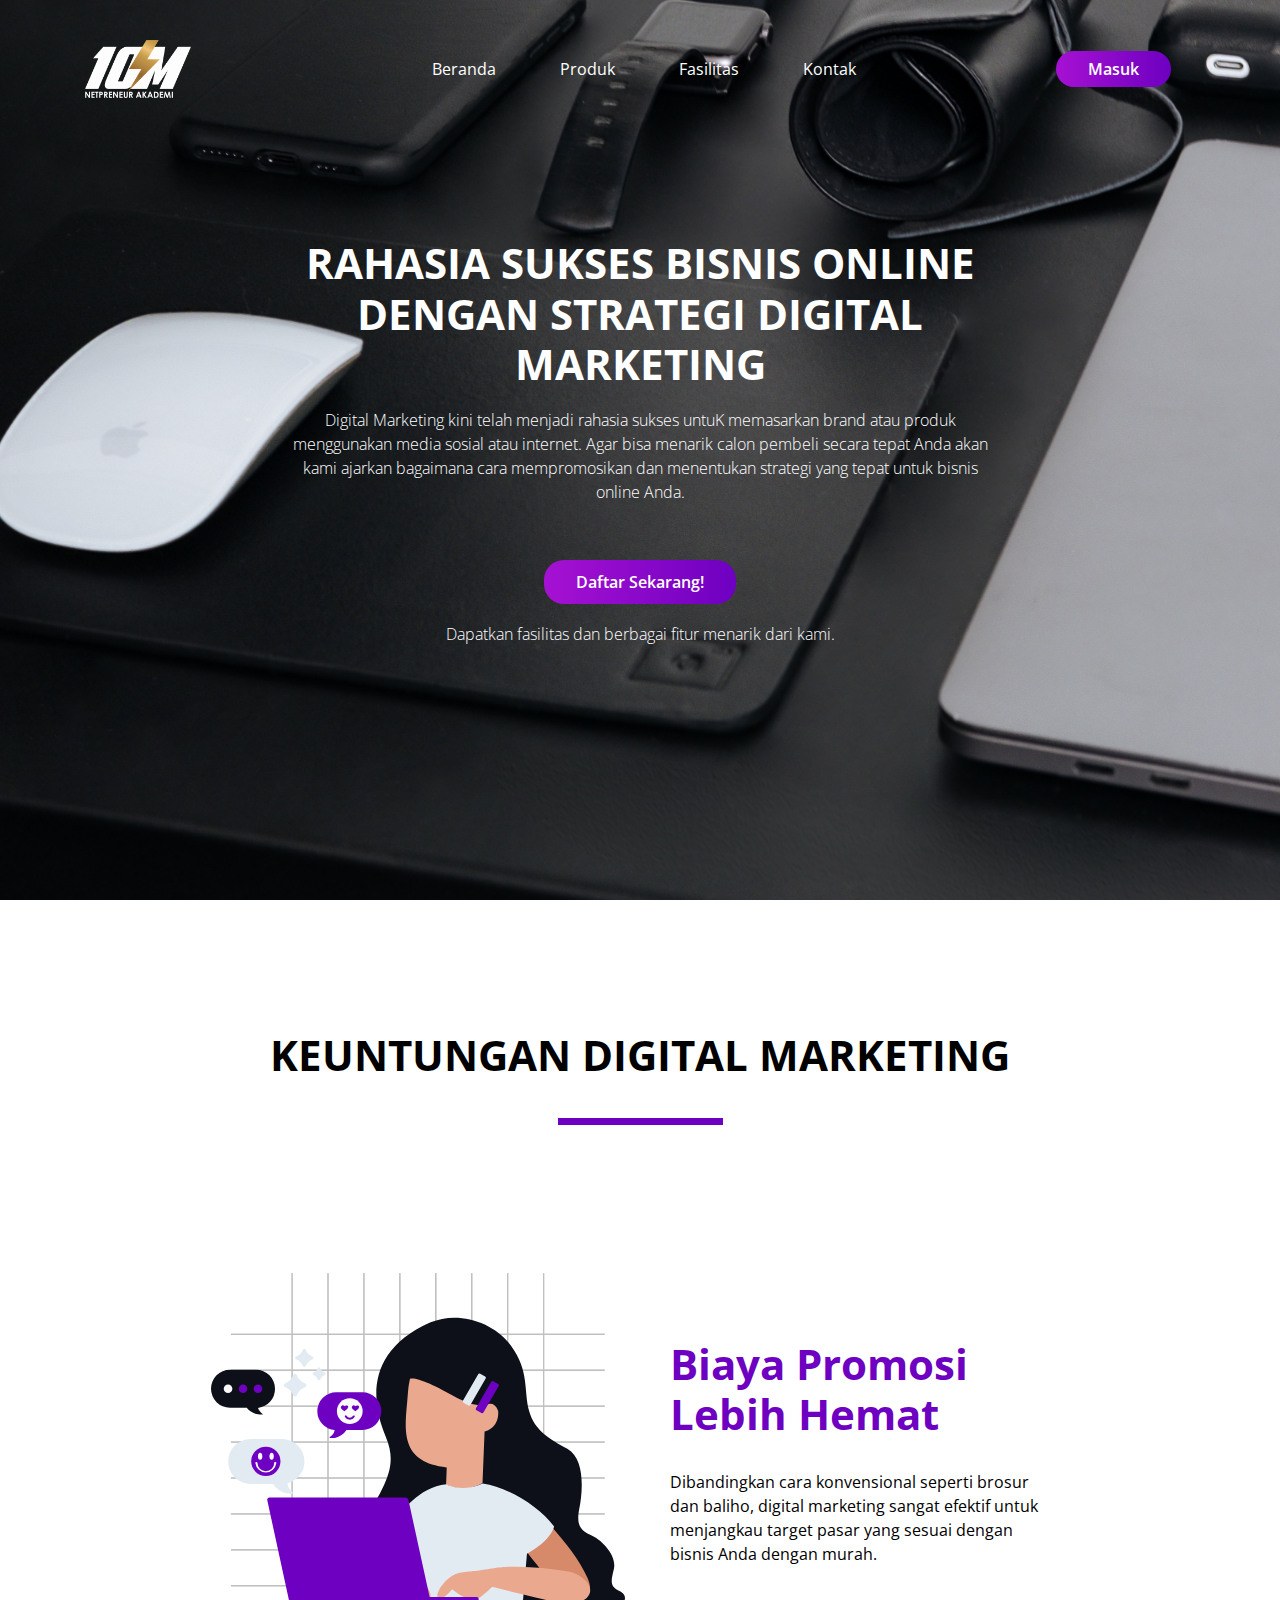
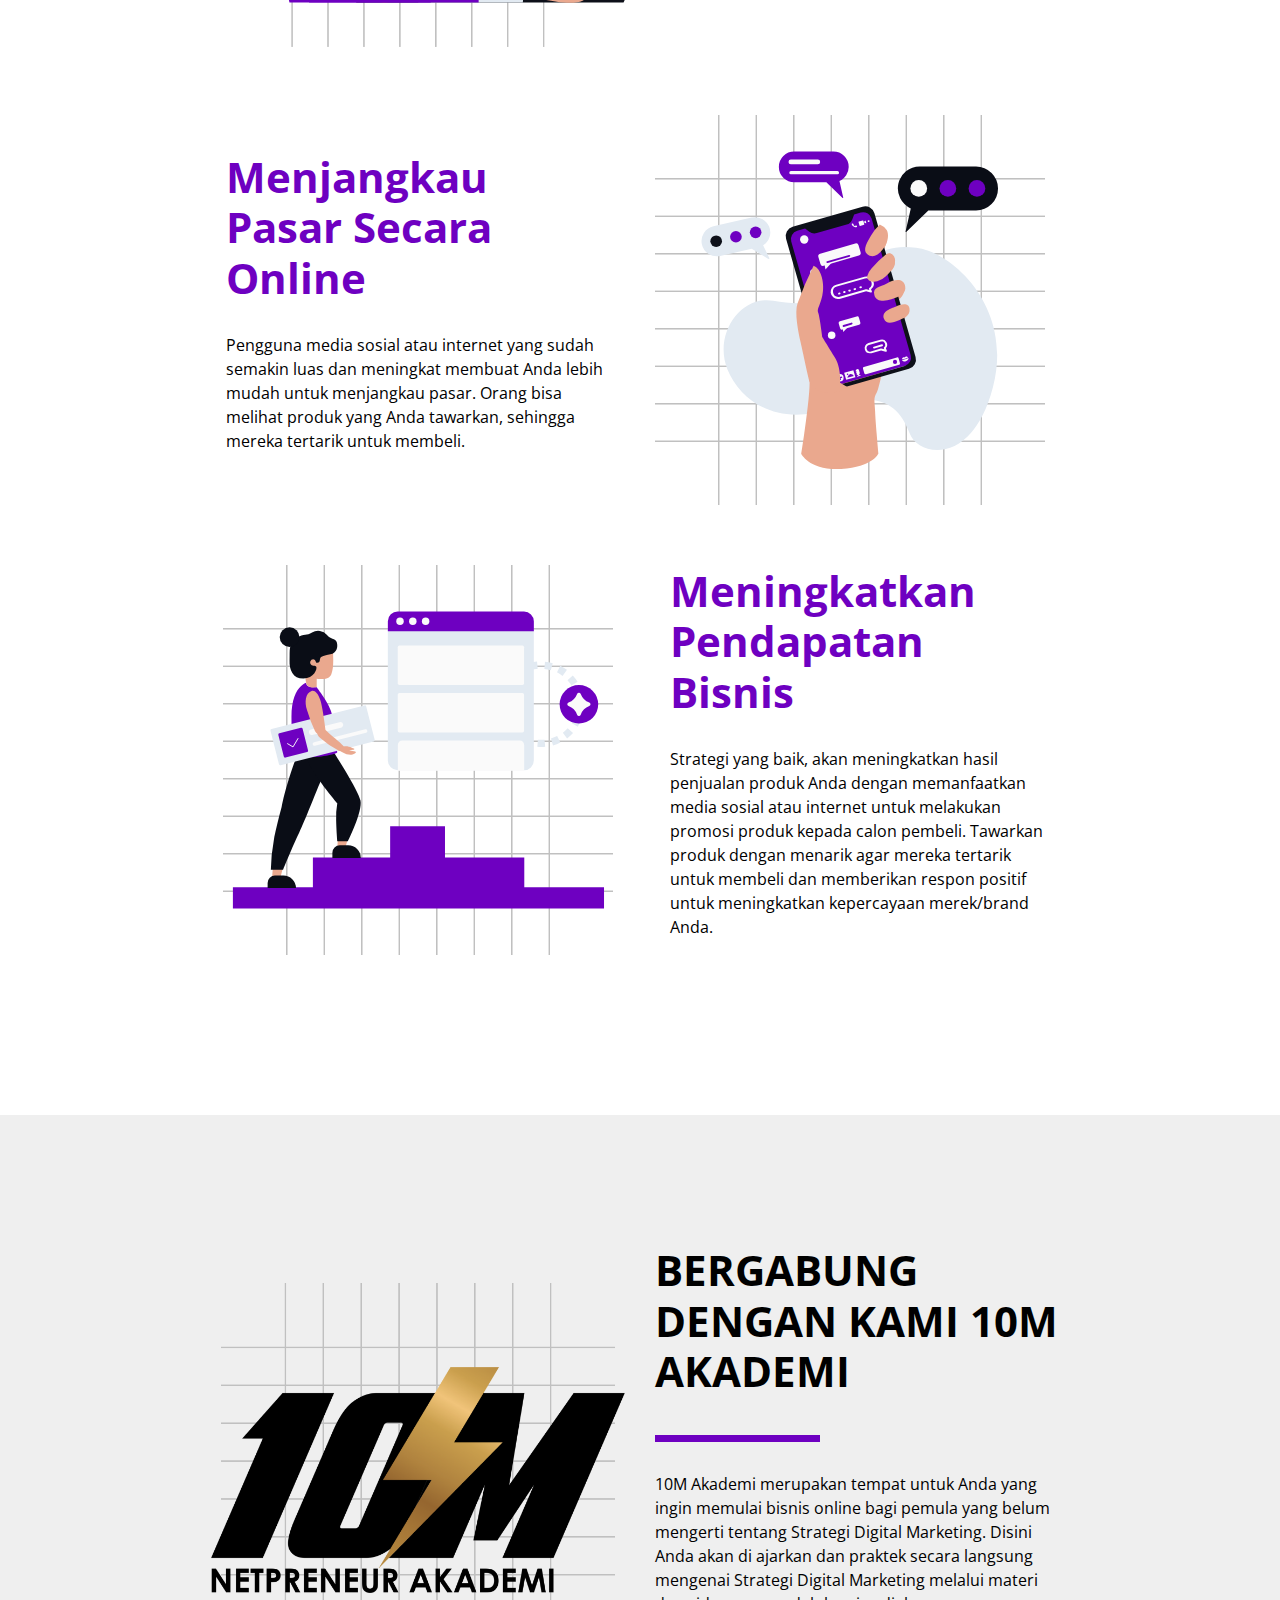
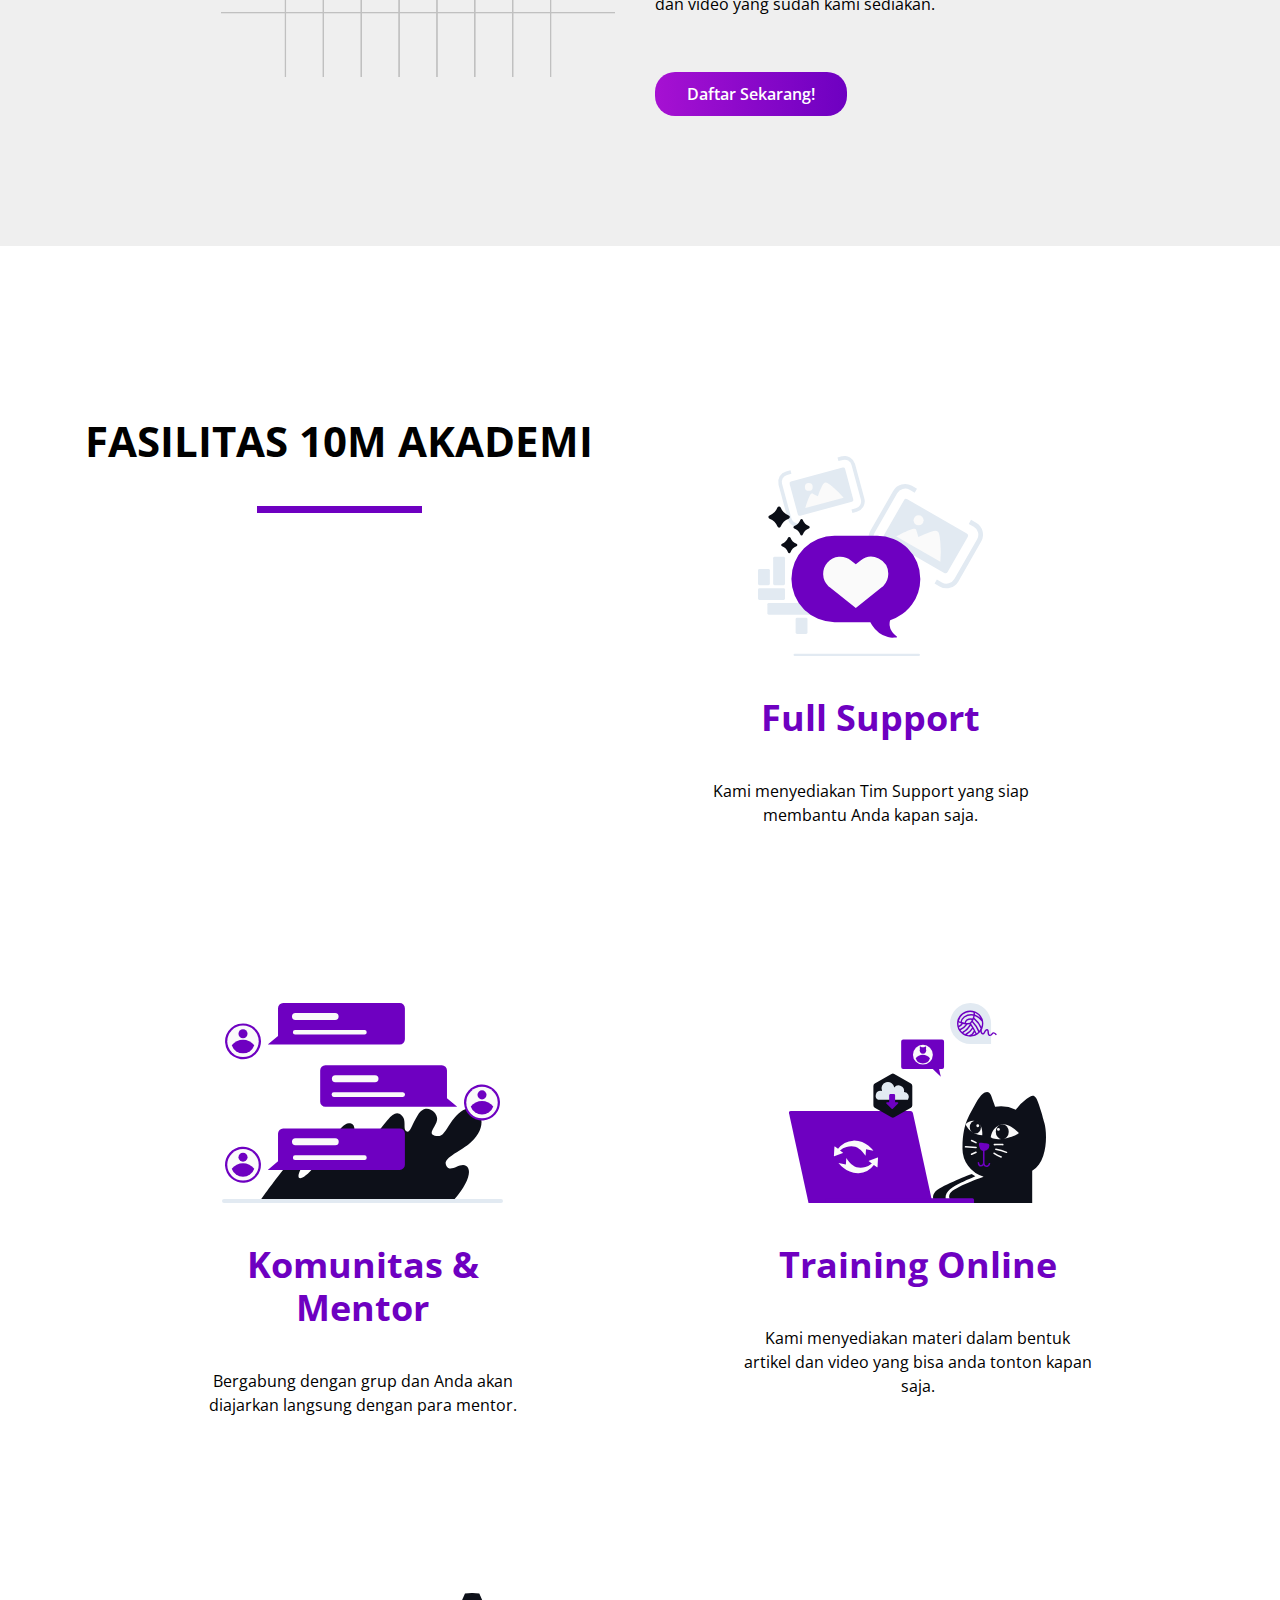
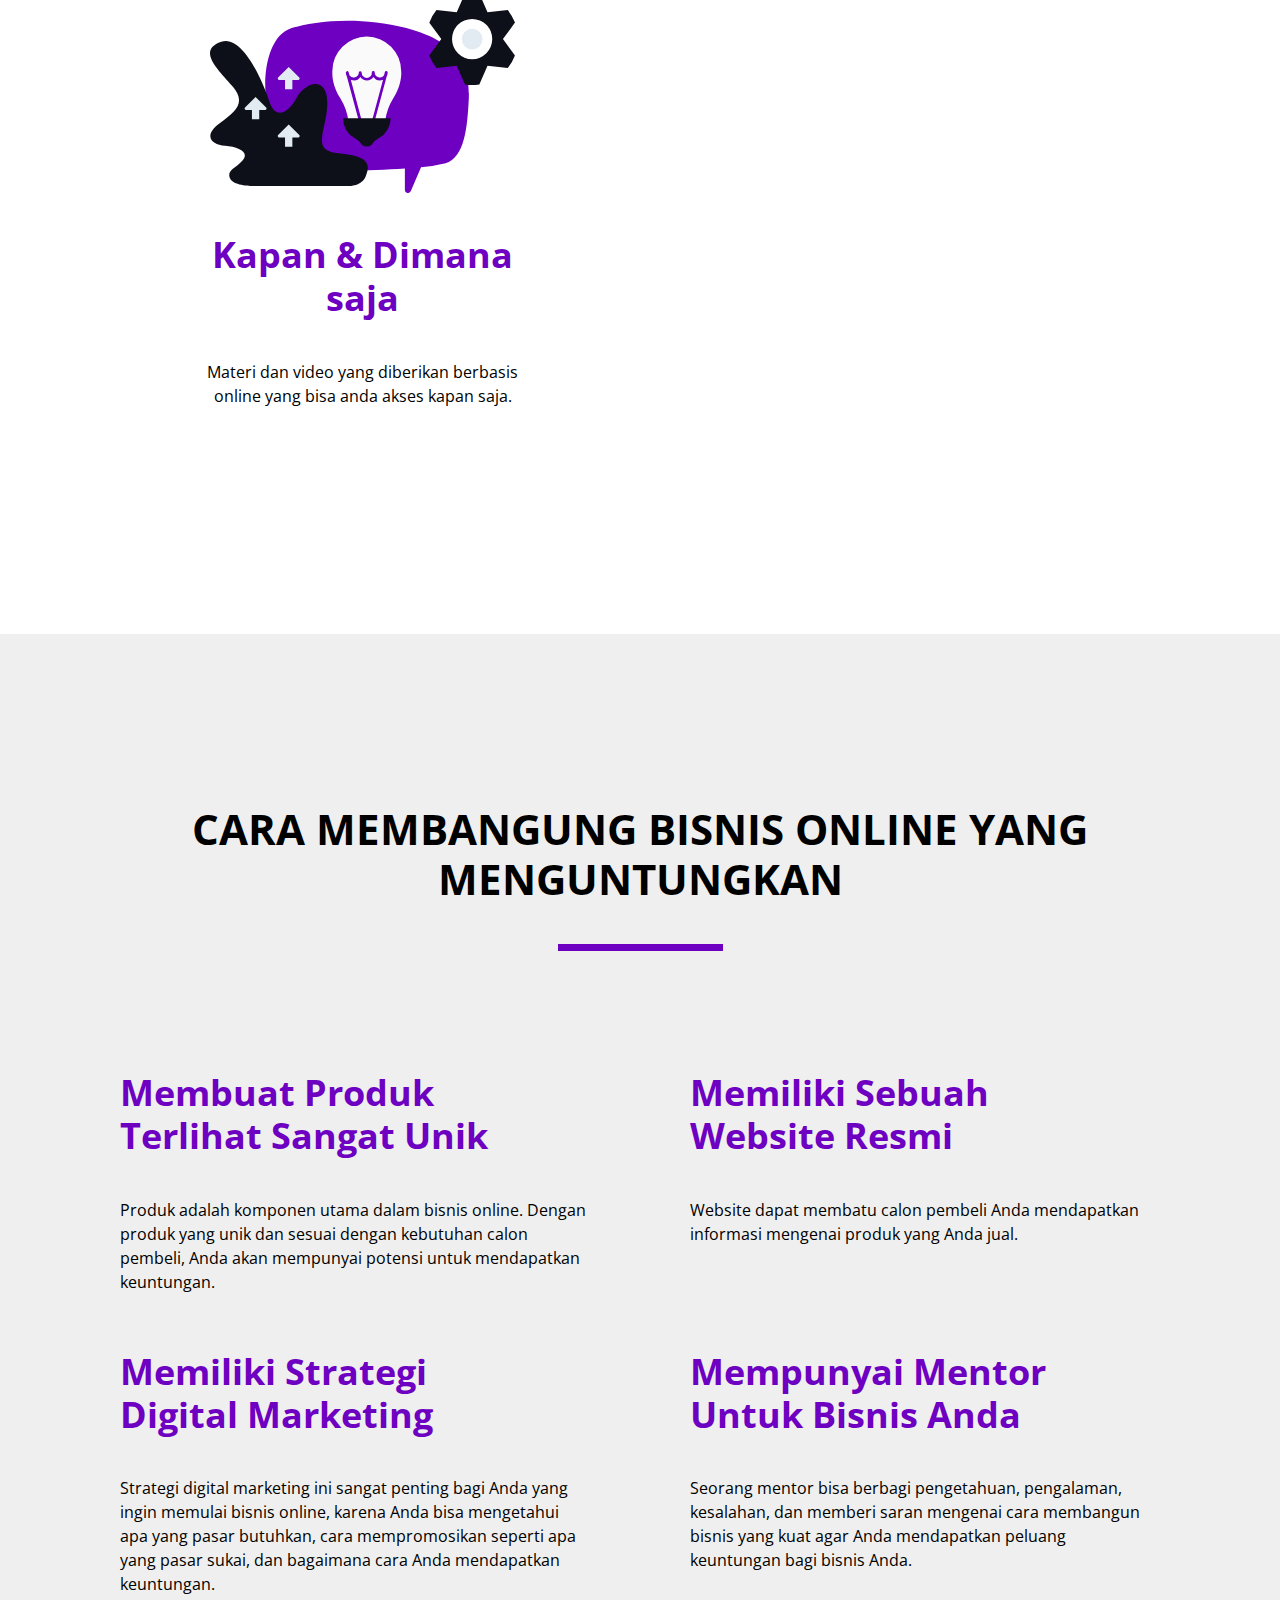
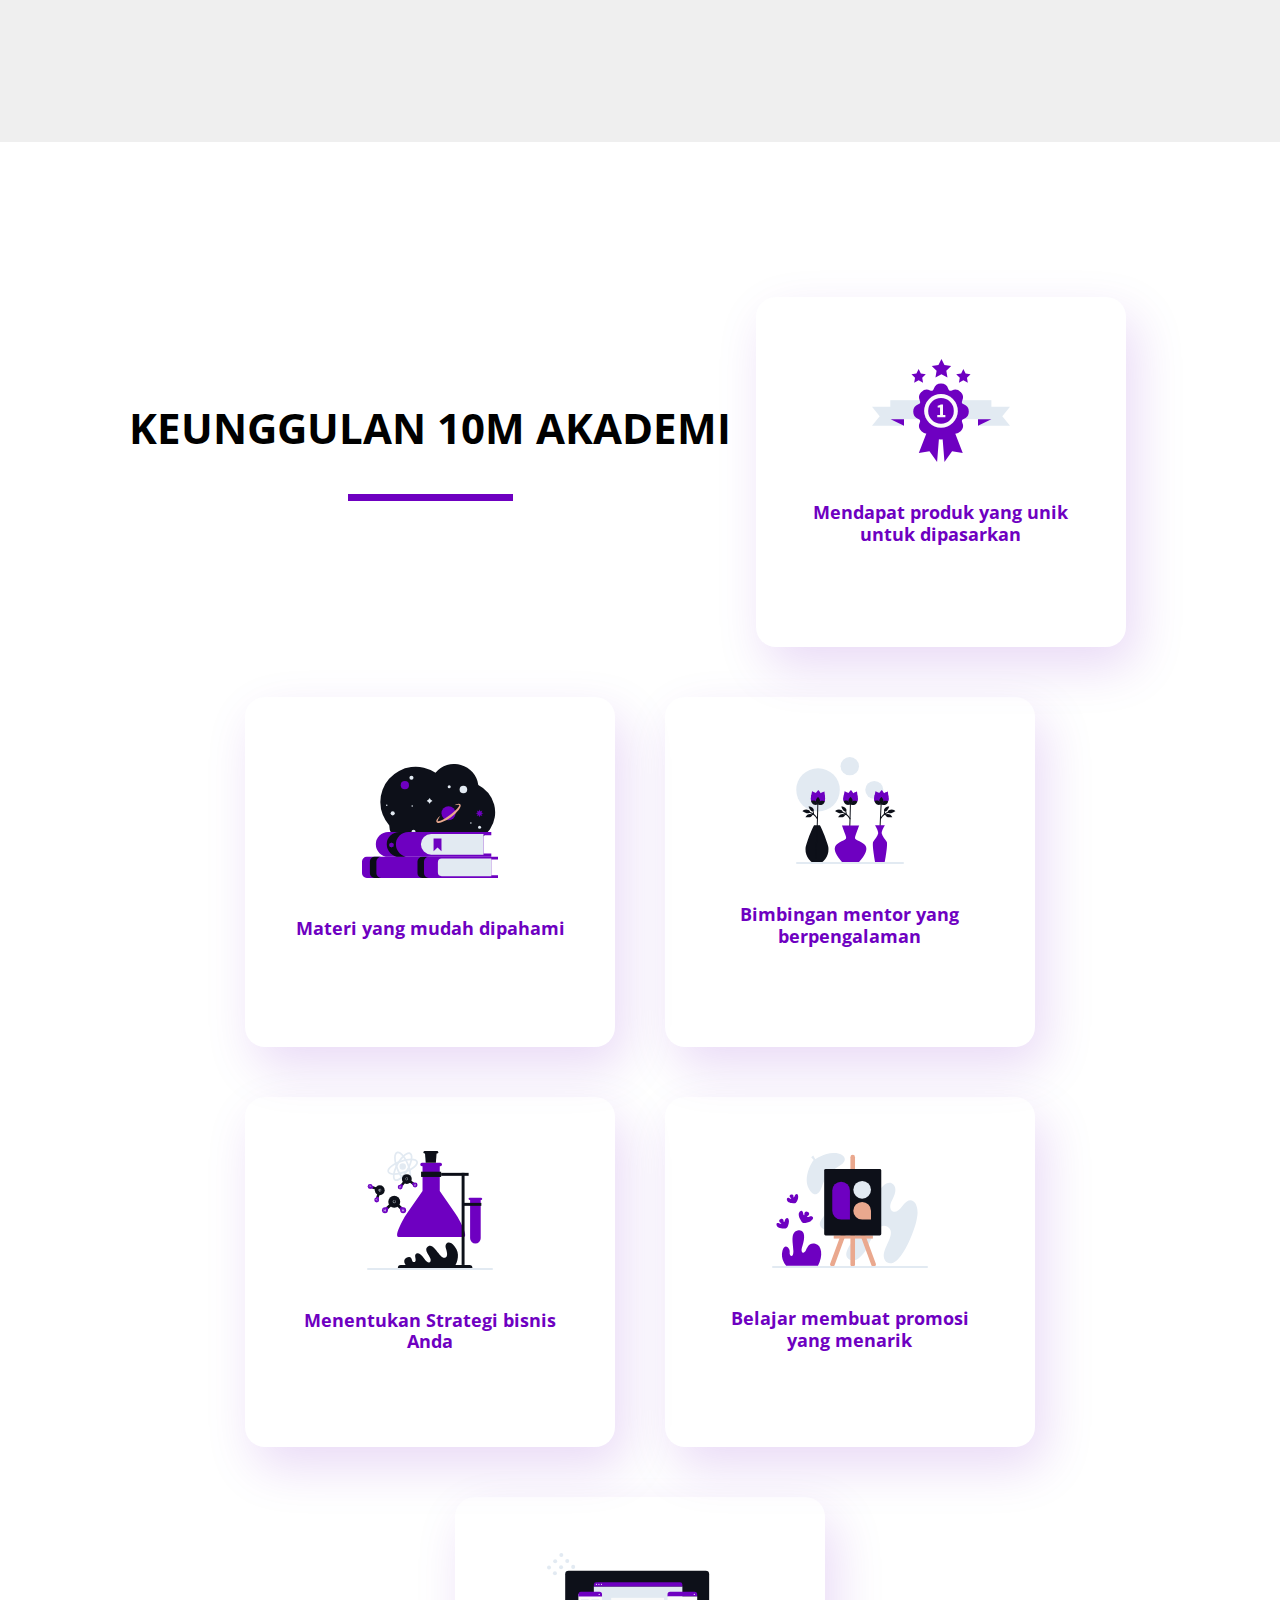
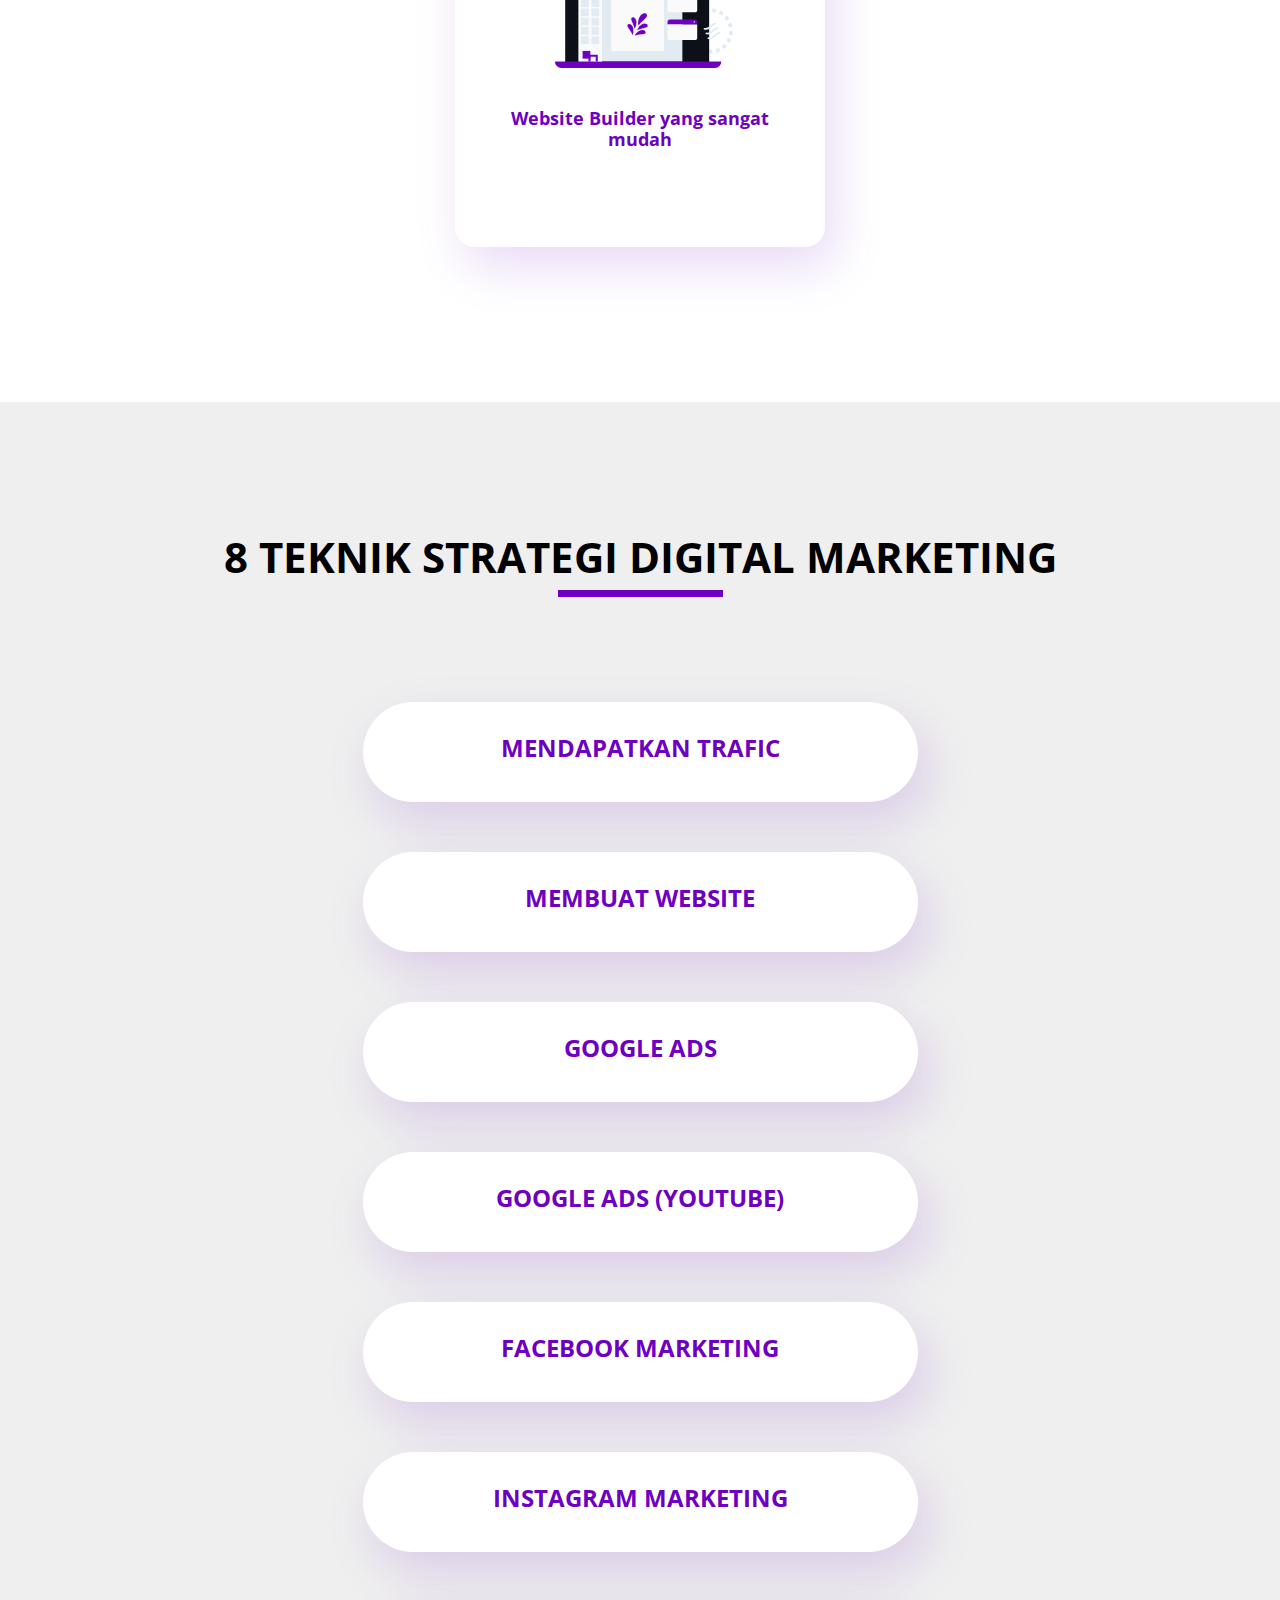
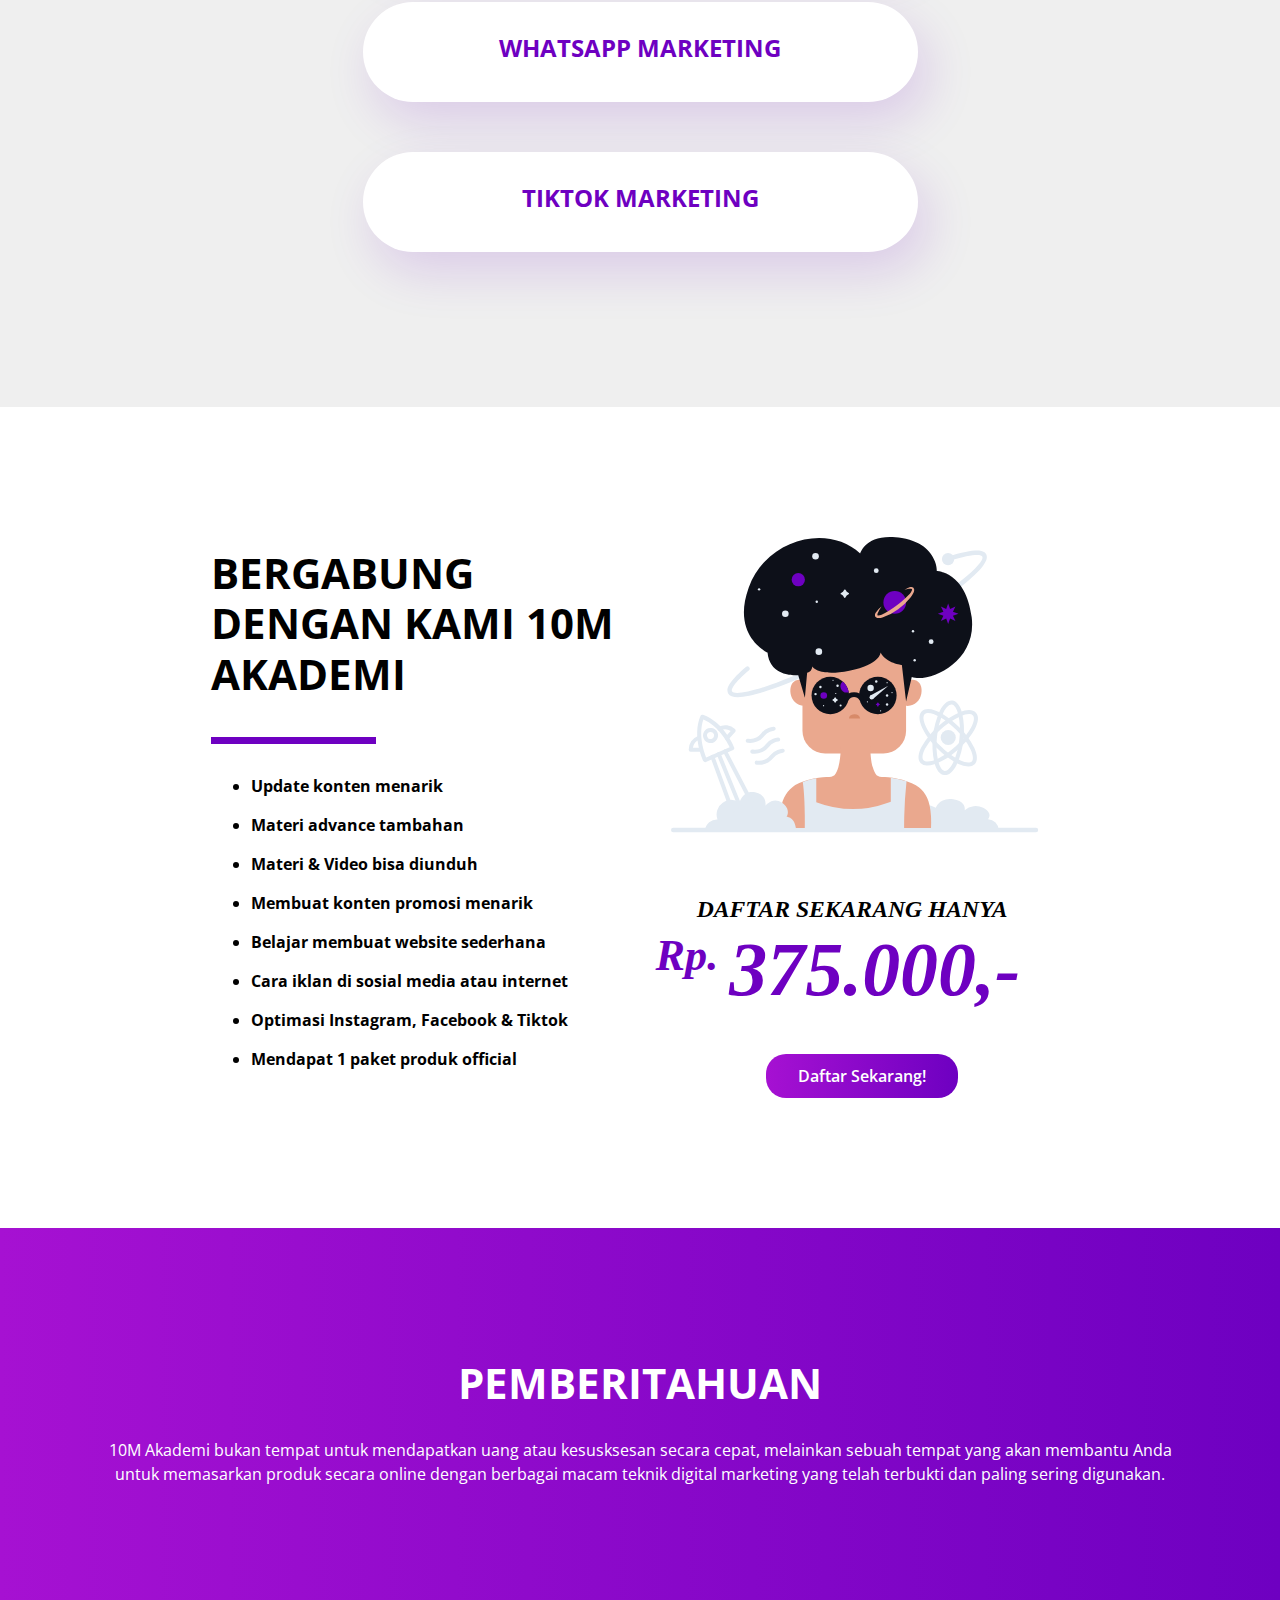
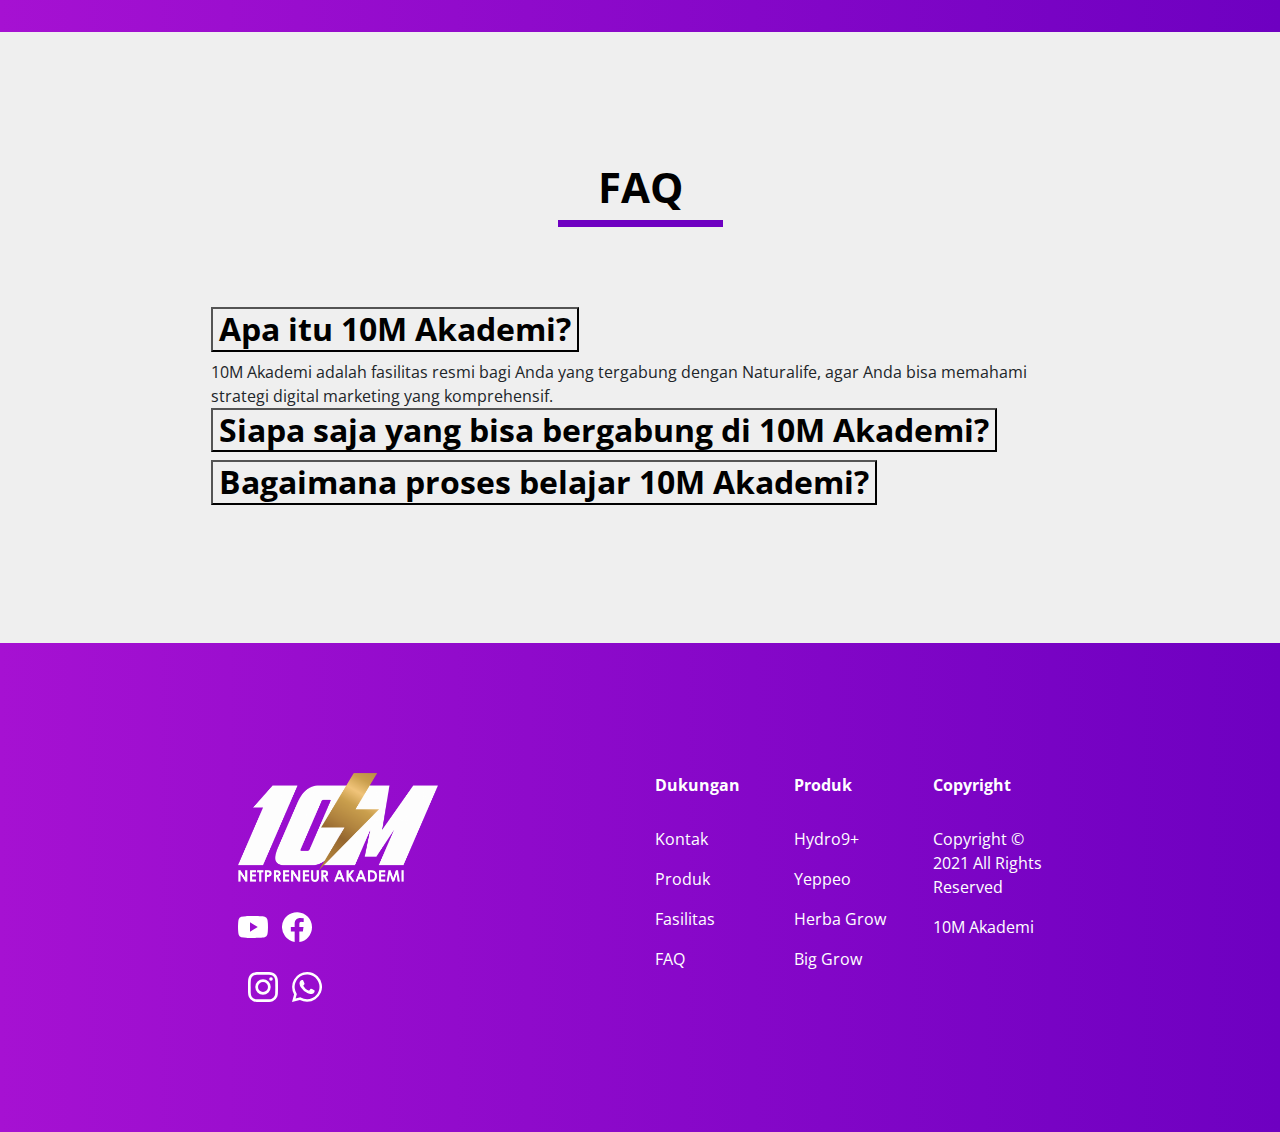
==== commit 248b002b: "change footer" ====
--- a/index.html
+++ b/index.html
@@ -370,7 +370,7 @@
     <div class="container" id="footer-container">
       <div class="row" id="footer">
         <div class="col-xxl-2 col-xl-2 col-lg-2 col-md-6" id="img-footer">
-            <img src="img/logo-putih.svg" class="img-fluid" alt="Logo" width="1000px">
+            <img src="img/logo-putih.svg" class="img" alt="Logo" width="200px">
             <ul>
               <li><a href="">
                 <img src="img/icon/youtube.svg" class="img-fluid" alt="Sosmed" width="30px" style="margin-top: 30px;"></a>
